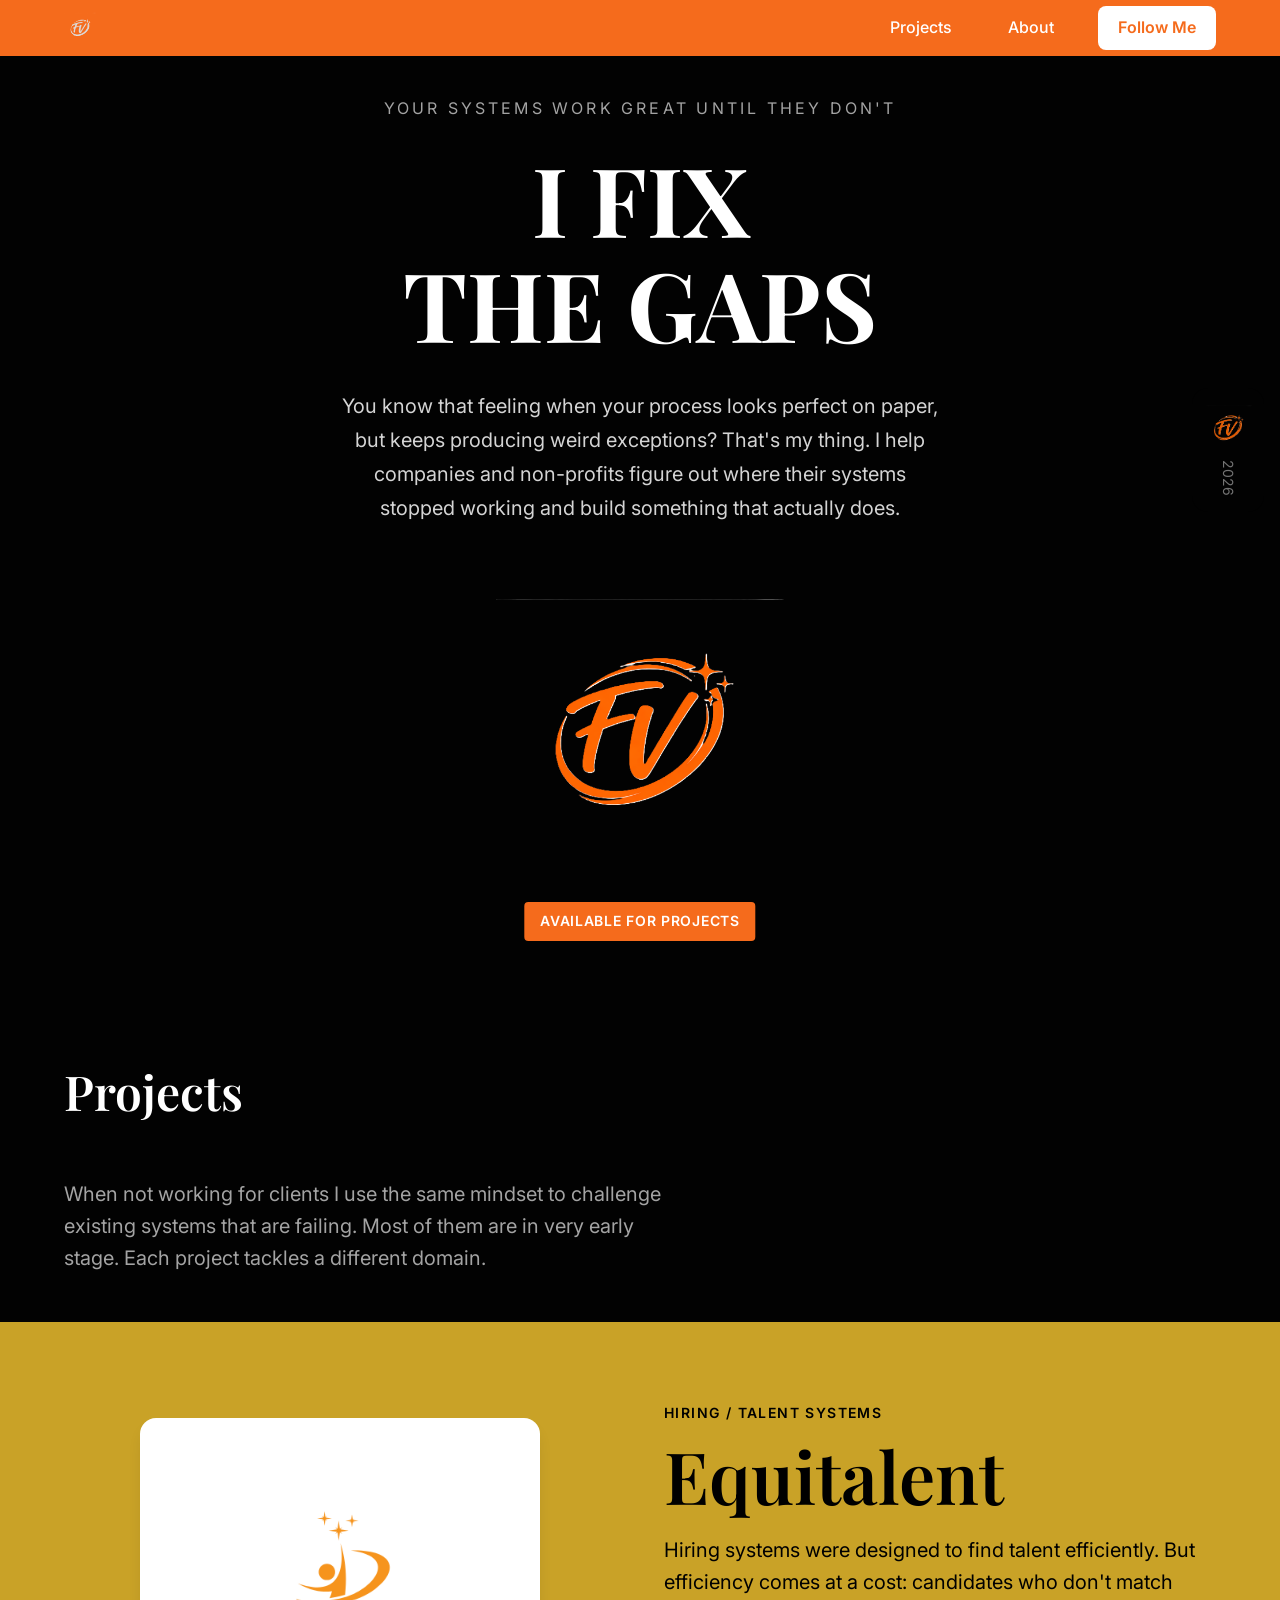
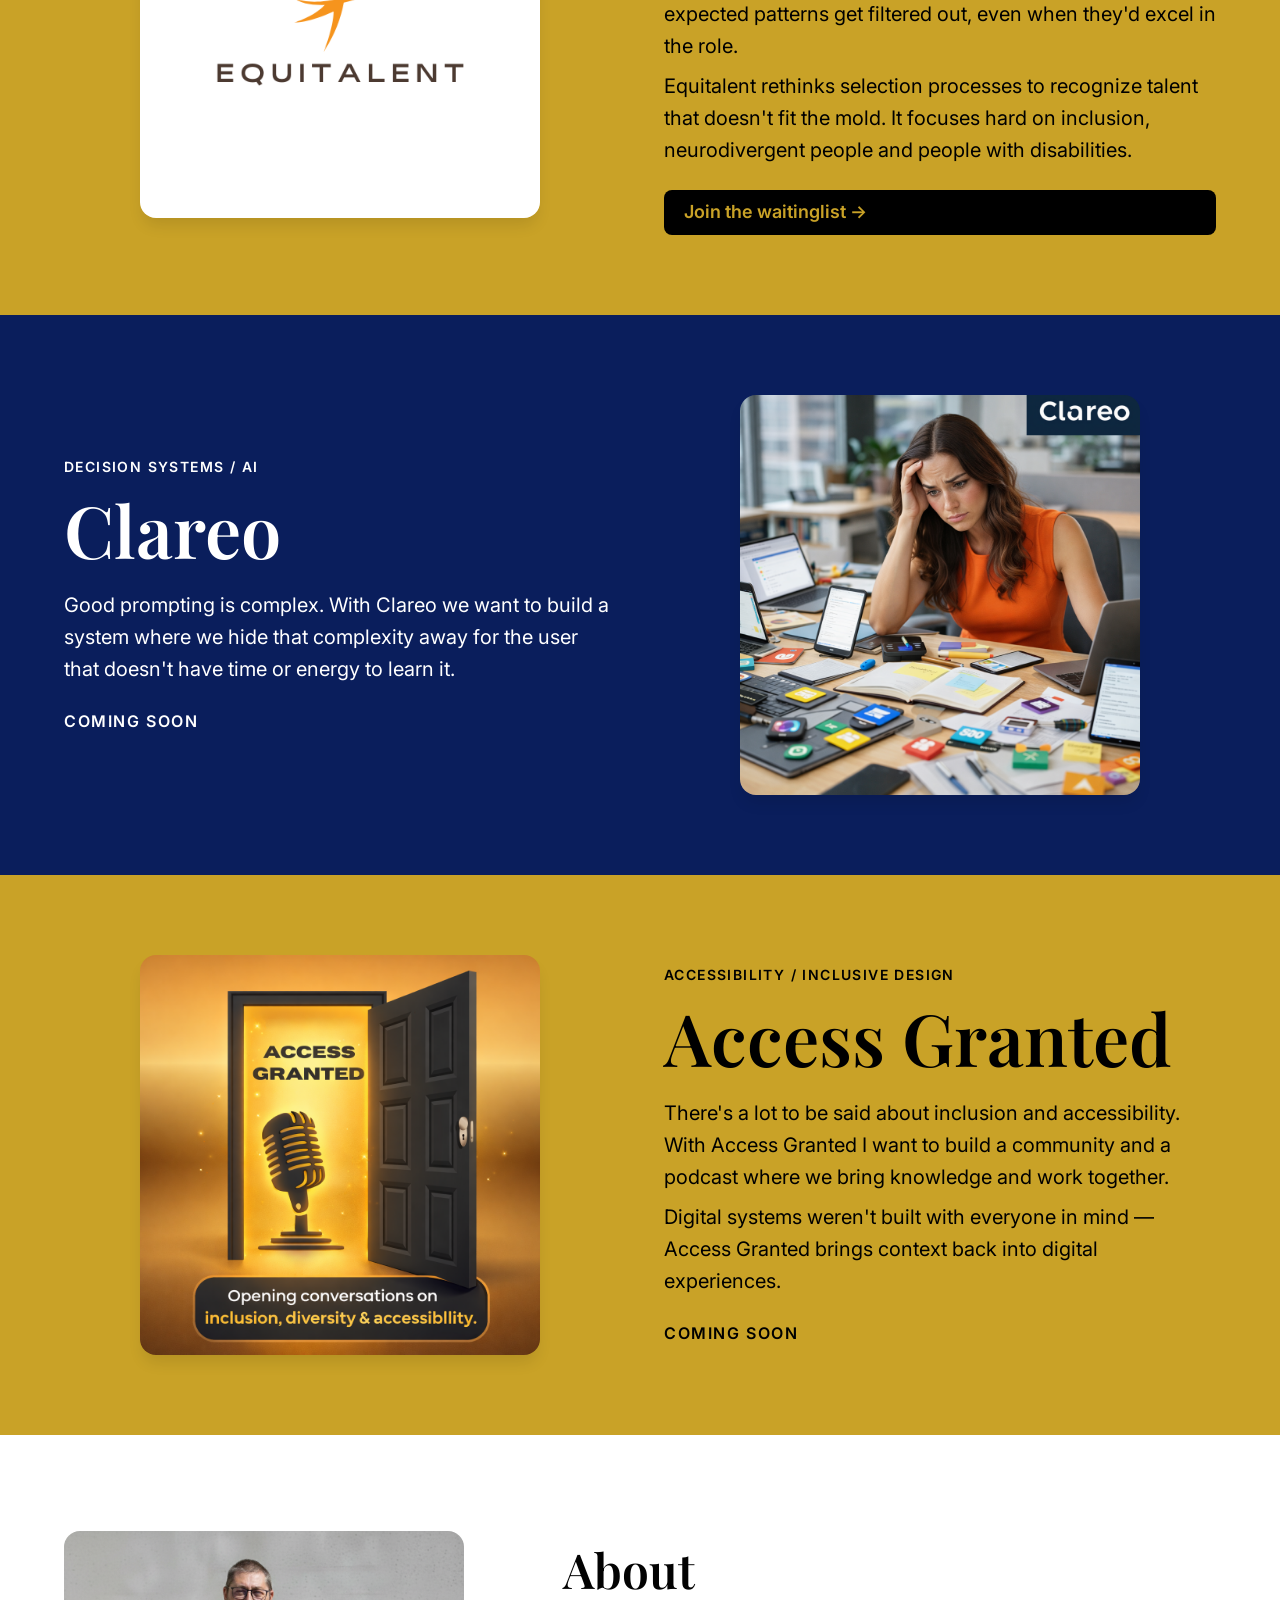
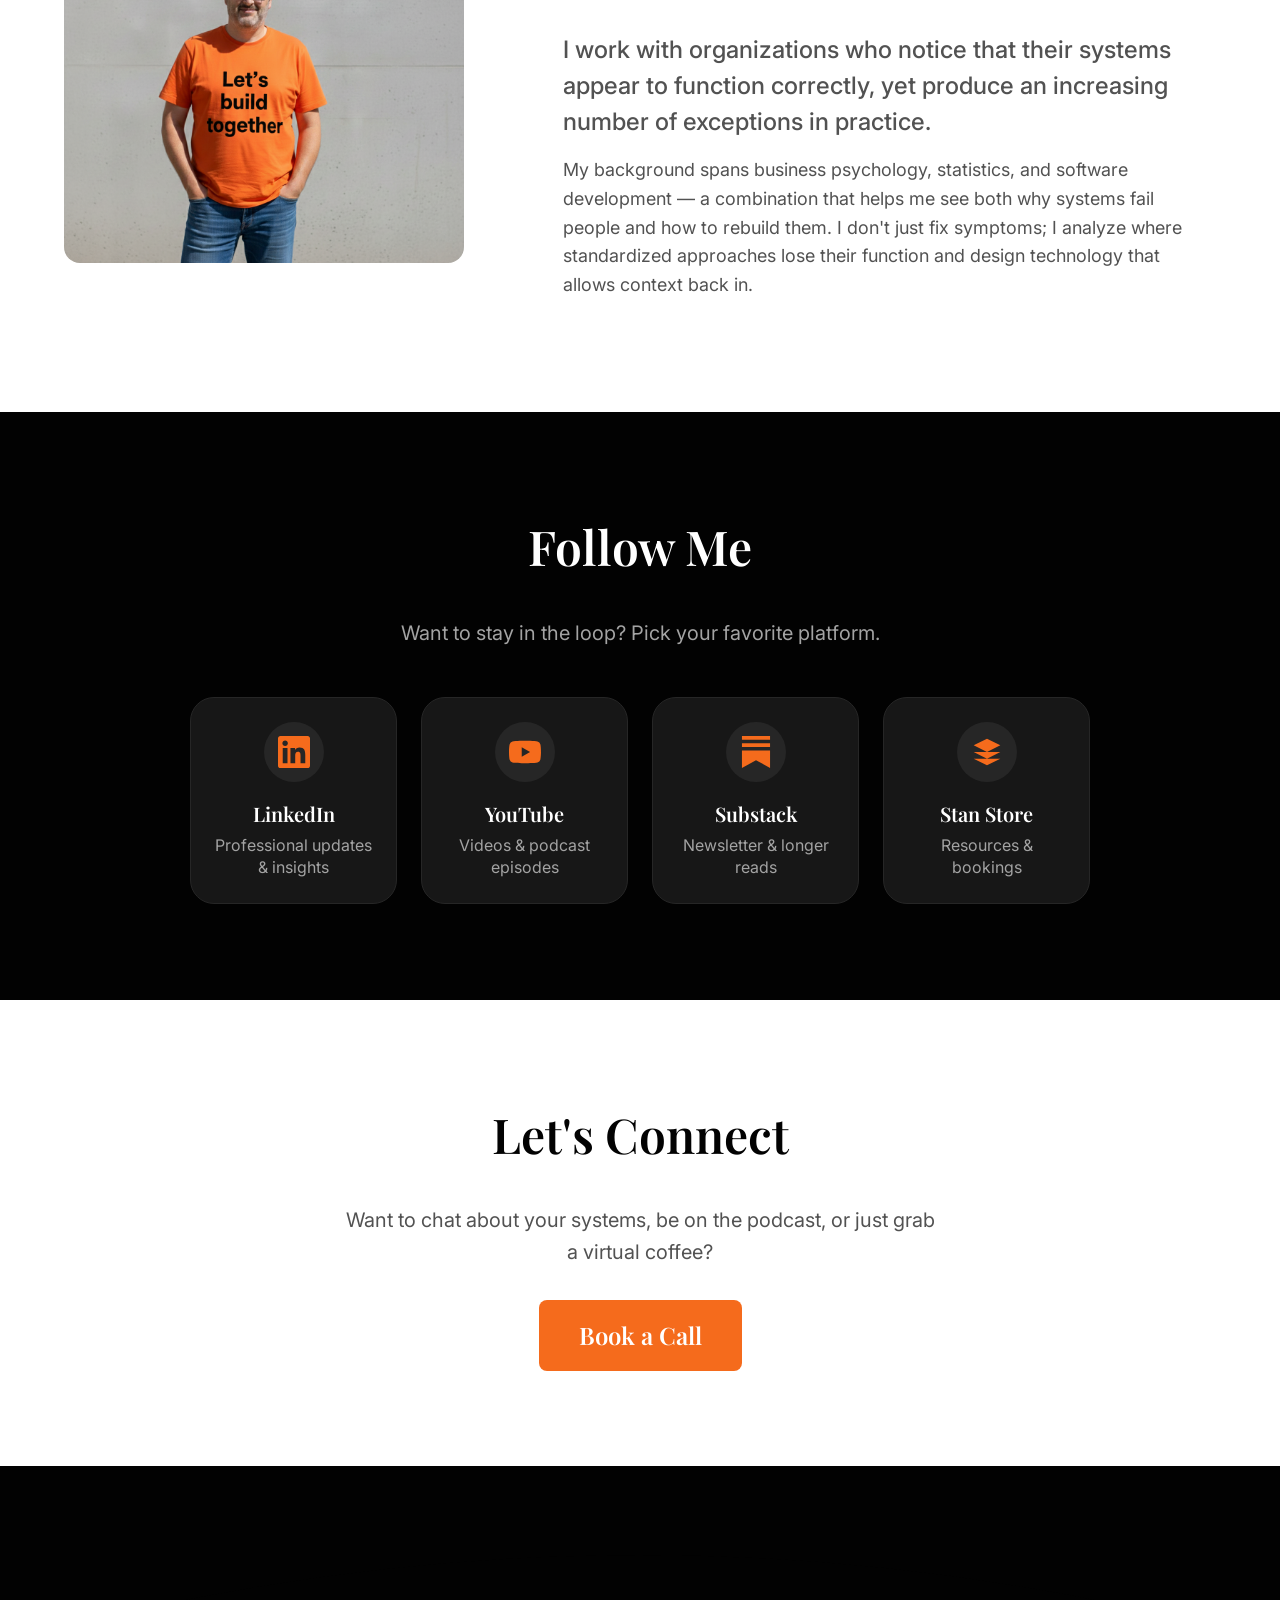
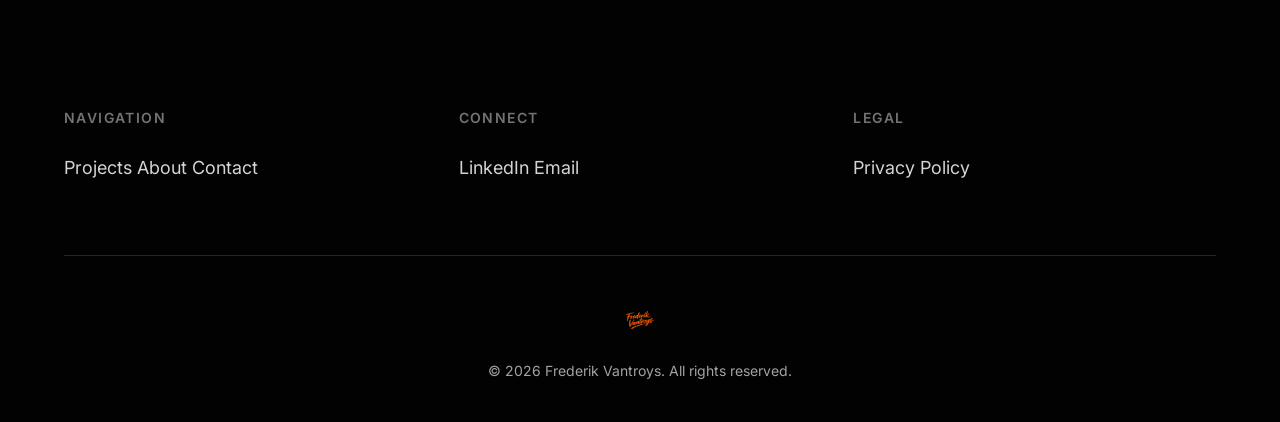
==== index.html @ c545ea33 "Initial commit: Personal website - Homepage with hero, projects, about, follow me, and contact secti" ====
<!DOCTYPE html>
<html lang="en">
<head>
    <meta charset="UTF-8">
    <meta name="viewport" content="width=device-width, initial-scale=1.0">
    <title>Frederik Vantroys — Agicon</title>
    <meta name="description" content="Frederik Vantroys helps companies and non-profits fix poorly functioning systems and workflows, so they're actually used and lead to measurably better outcomes.">
    <link rel="stylesheet" href="styles.css">
    <link rel="preconnect" href="https://fonts.googleapis.com">
    <link rel="preconnect" href="https://fonts.gstatic.com" crossorigin>
    <link href="https://fonts.googleapis.com/css2?family=Inter:wght@400;500;600;700&family=Playfair+Display:wght@400;500;600;700&display=swap" rel="stylesheet">
</head>
<body>
    <!-- Skip Link for Accessibility -->
    <a href="#main" class="skip-link">Skip to main content</a>

    <!-- Navigation -->
    <header class="header">
        <nav class="nav" aria-label="Main navigation">
            <a href="/" class="nav-logo"><img src="logo-fv-light.png" alt="Frederik Vantroys" class="nav-logo-img"></a>
            <button class="nav-toggle" aria-label="Toggle menu" aria-expanded="false">
                <span class="hamburger"></span>
            </button>
            <div class="nav-links">
                <a href="#work">Projects</a>
                <a href="#about">About</a>
                <a href="#connect" class="nav-cta">Follow Me</a>
            </div>
        </nav>
    </header>

    <!-- Mobile Menu Overlay -->
    <div class="menu-overlay" role="dialog" aria-modal="true" aria-label="Main menu" aria-hidden="true">
        <nav class="menu-content" aria-label="Mobile navigation">
            <a href="#work" class="menu-link">Projects</a>
            <a href="#about" class="menu-link">About</a>
            <a href="#connect" class="menu-link menu-cta">Follow Me</a>
        </nav>
    </div>

    <!-- Main Content -->
    <main id="main">

    <!-- Hero Section -->
    <section class="hero">
        <div class="hero-content">
            <p class="hero-tagline">YOUR SYSTEMS WORK GREAT UNTIL THEY DON'T</p>
            <h1 class="hero-title">I FIX<br>THE GAPS</h1>
            <div class="hero-intro">
                <p>You know that feeling when your process looks perfect on paper, but keeps producing weird exceptions? That's my thing. I help companies and non-profits figure out where their systems stopped working and build something that actually does.</p>
            </div>
        </div>
        <div class="hero-signature">
            <img src="logo-fv-orange.png" alt="Frederik Vantroys" class="hero-logo">
        </div>
        <div class="hero-badge">
            <span class="badge-text">Available for projects</span>
        </div>
    </section>

    <!-- Work Section -->
    <section id="work" class="section section-work">
        <div class="container">
            <h2 class="section-title">Projects</h2>
            <p class="section-intro">When not working for clients I use the same mindset to challenge existing systems that are failing. Most of them are in very early stage. Each project tackles a different domain.</p>
        </div>

        <!-- Project 1: Equitalent (image left) -->
        <article class="project-panel" style="--project-bg: #C9A227; --project-text: #000;">
            <div class="container">
                <div class="project-grid">
                    <div class="project-image-wrap">
                        <img src="equi-talent-logo.png" alt="Equitalent logo featuring an orange figure reaching for stars, symbolizing inclusive talent recognition" class="project-image">
                    </div>
                    <div class="project-content">
                        <span class="project-category">Hiring / Talent Systems</span>
                        <h3 class="project-title">Equitalent</h3>
                        <p class="project-description">Hiring systems were designed to find talent efficiently. But efficiency comes at a cost: candidates who don't match expected patterns get filtered out, even when they'd excel in the role.</p>
                        <p class="project-description">Equitalent rethinks selection processes to recognize talent that doesn't fit the mold. It focuses hard on inclusion, neurodivergent people and people with disabilities.</p>
                        <a href="https://www.equitalent.cloud" target="_blank" rel="noopener" class="project-cta">Join the waitinglist <span class="sr-only">(opens in new tab)</span> &rarr;</a>
                    </div>
                </div>
            </div>
        </article>

        <!-- Project 2: Clareo (image right) -->
        <article class="project-panel project-panel--reverse" style="--project-bg: #0A1E5C; --project-text: #fff;">
            <div class="container">
                <div class="project-grid">
                    <div class="project-image-wrap">
                        <img src="clareo_image.png" alt="Woman at desk looking overwhelmed by multiple apps and devices, representing the decision fatigue Clareo addresses" class="project-image">
                    </div>
                    <div class="project-content">
                        <span class="project-category">Decision Systems / AI</span>
                        <h3 class="project-title">Clareo</h3>
                        <p class="project-description">Good prompting is complex. With Clareo we want to build a system where we hide that complexity away for the user that doesn't have time or energy to learn it.</p>
                        <span class="project-status">Coming soon</span>
                    </div>
                </div>
            </div>
        </article>

        <!-- Project 3: Access Granted (image left) -->
        <article class="project-panel" style="--project-bg: #C9A227; --project-text: #000;">
            <div class="container">
                <div class="project-grid">
                    <div class="project-image-wrap">
                        <img src="access-granted-cover.png" alt="Access Granted podcast cover art with text about inclusion, diversity and accessibility" class="project-image">
                    </div>
                    <div class="project-content">
                        <span class="project-category">Accessibility / Inclusive Design</span>
                        <h3 class="project-title">Access Granted</h3>
                        <p class="project-description">There's a lot to be said about inclusion and accessibility. With Access Granted I want to build a community and a podcast where we bring knowledge and work together.</p>
                        <p class="project-description">Digital systems weren't built with everyone in mind — Access Granted brings context back into digital experiences.</p>
                        <span class="project-status">Coming soon</span>
                    </div>
                </div>
            </div>
        </article>
    </section>

    <!-- About Section -->
    <section id="about" class="section section-about">
        <div class="container">
            <div class="about-grid">
                <div class="about-image">
                    <img src="Frederik.png" alt="Frederik Vantroys wearing an orange shirt with text Let's build together" class="about-photo">
                </div>
                <div class="about-content">
                    <h2 class="section-title">About</h2>
                    <p class="about-lead">I work with organizations who notice that their systems appear to function correctly, yet produce an increasing number of exceptions in practice.</p>
                    <p>My background spans business psychology, statistics, and software development — a combination that helps me see both why systems fail people and how to rebuild them. I don't just fix symptoms; I analyze where standardized approaches lose their function and design technology that allows context back in.</p>
                  
        
                </div>
            </div>
        </div>
    </section>

    <!-- Follow Me Section -->
    <section id="connect" class="section section-follow">
        <div class="container">
            <h2 class="section-title">Follow Me</h2>
            <p class="follow-lead">Want to stay in the loop? Pick your favorite platform.</p>

            <div class="follow-grid">
                <a href="https://www.linkedin.com/in/frevant/" target="_blank" rel="noopener" class="follow-card">
                    <div class="follow-icon">
                        <svg aria-hidden="true" viewBox="0 0 24 24" fill="currentColor" width="32" height="32">
                            <path d="M20.447 20.452h-3.554v-5.569c0-1.328-.027-3.037-1.852-3.037-1.853 0-2.136 1.445-2.136 2.939v5.667H9.351V9h3.414v1.561h.046c.477-.9 1.637-1.85 3.37-1.85 3.601 0 4.267 2.37 4.267 5.455v6.286zM5.337 7.433c-1.144 0-2.063-.926-2.063-2.065 0-1.138.92-2.063 2.063-2.063 1.14 0 2.064.925 2.064 2.063 0 1.139-.925 2.065-2.064 2.065zm1.782 13.019H3.555V9h3.564v11.452zM22.225 0H1.771C.792 0 0 .774 0 1.729v20.542C0 23.227.792 24 1.771 24h20.451C23.2 24 24 23.227 24 22.271V1.729C24 .774 23.2 0 22.222 0h.003z"/>
                        </svg>
                    </div>
                    <h3 class="follow-card-title">LinkedIn</h3>
                    <p class="follow-card-desc">Professional updates & insights</p>
                    <span class="sr-only">(opens in new tab)</span>
                </a>

                <a href="https://www.youtube.com/@agicon" target="_blank" rel="noopener" class="follow-card">
                    <div class="follow-icon">
                        <svg aria-hidden="true" viewBox="0 0 24 24" fill="currentColor" width="32" height="32">
                            <path d="M23.498 6.186a3.016 3.016 0 0 0-2.122-2.136C19.505 3.545 12 3.545 12 3.545s-7.505 0-9.377.505A3.017 3.017 0 0 0 .502 6.186C0 8.07 0 12 0 12s0 3.93.502 5.814a3.016 3.016 0 0 0 2.122 2.136c1.871.505 9.376.505 9.376.505s7.505 0 9.377-.505a3.015 3.015 0 0 0 2.122-2.136C24 15.93 24 12 24 12s0-3.93-.502-5.814zM9.545 15.568V8.432L15.818 12l-6.273 3.568z"/>
                        </svg>
                    </div>
                    <h3 class="follow-card-title">YouTube</h3>
                    <p class="follow-card-desc">Videos & podcast episodes</p>
                    <span class="sr-only">(opens in new tab)</span>
                </a>

                <a href="https://agicon.substack.com" target="_blank" rel="noopener" class="follow-card">
                    <div class="follow-icon">
                        <svg aria-hidden="true" viewBox="0 0 24 24" fill="currentColor" width="32" height="32">
                            <path d="M22.539 8.242H1.46V5.406h21.08v2.836zM1.46 10.812V24L12 18.11 22.54 24V10.812H1.46zM22.54 0H1.46v2.836h21.08V0z"/>
                        </svg>
                    </div>
                    <h3 class="follow-card-title">Substack</h3>
                    <p class="follow-card-desc">Newsletter & longer reads</p>
                    <span class="sr-only">(opens in new tab)</span>
                </a>

                <a href="https://stan.store/Agicon" target="_blank" rel="noopener" class="follow-card">
                    <div class="follow-icon">
                        <svg aria-hidden="true" viewBox="0 0 24 24" fill="currentColor" width="32" height="32">
                            <path d="M12 2L2 7l10 5 10-5-10-5zM2 17l10 5 10-5M2 12l10 5 10-5"/>
                        </svg>
                    </div>
                    <h3 class="follow-card-title">Stan Store</h3>
                    <p class="follow-card-desc">Resources & bookings</p>
                    <span class="sr-only">(opens in new tab)</span>
                </a>
            </div>
        </div>
    </section>

    <!-- Contact Section -->
    <section id="contact" class="section section-contact">
        <div class="container">
            <div class="contact-content">
                <h2 class="section-title">Let's Connect</h2>
                <p class="contact-lead">Want to chat about your systems, be on the podcast, or just grab a virtual coffee?</p>
                <a href="https://stan.store/Agicon" target="_blank" rel="noopener" class="contact-cta">Book a Call <span class="sr-only">(opens in new tab)</span></a>
            </div>
        </div>
    </section>

    </main>

    <!-- Footer -->
    <footer class="footer">
        <div class="footer-arch">
            <svg aria-hidden="true" viewBox="0 0 1440 200" preserveAspectRatio="none">
                <path d="M0,200 Q720,0 1440,200 L1440,200 L0,200 Z" fill="#020202"/>
            </svg>
        </div>
        <div class="footer-content">
            <div class="container">
                <h2 class="sr-only">Site footer</h2>
                <div class="footer-grid">
                    <div class="footer-column">
                        <h3 class="footer-heading">Navigation</h3>
                        <a href="#work">Projects</a>
                        <a href="#about">About</a>
                        <a href="#contact">Contact</a>
                    </div>
                    <div class="footer-column">
                        <h3 class="footer-heading">Connect</h3>
                        <a href="https://www.linkedin.com/in/frevant/" target="_blank" rel="noopener">LinkedIn <span class="sr-only">(opens in new tab)</span></a>
                        <a href="mailto:frederik@agicon.be">Email</a>
                    </div>
                    <div class="footer-column">
                        <h3 class="footer-heading">Legal</h3>
                        <a href="/privacy.html">Privacy Policy</a>
                    </div>
                </div>
                <div class="footer-bottom">
                    <div class="footer-logo"><img src="logo-orange.png" alt="Frederik Vantroys" class="footer-logo-img"></div>
             
                    <p class="footer-copyright">&copy; 2026 Frederik Vantroys. All rights reserved.</p>
                </div>
            </div>
        </div>
    </footer>

    <!-- Side Badge (decorative branding element) -->
    <div class="side-badge" aria-hidden="true">
        <div class="badge-inner">
            <img src="logo-fv-orange.png" alt="" class="badge-logo-img">
            <span class="badge-year">2026</span>
        </div>
    </div>

    <script src="script.js"></script>
</body>
</html>
---- styles.css ----
/* ==========================================================================
   Custom Properties (Design Tokens)
   ========================================================================== */
:root {
    /* Colors */
    --color-primary: #F56B1C;
    --color-black: #020202;
    --color-white: #ffffff;
    --color-gray-100: #f5f5f5;
    --color-gray-200: #e5e5e5;
    --color-gray-300: #d4d4d4;
    --color-gray-400: #a3a3a3;
    --color-gray-500: #737373;
    --color-gray-600: #525252;
    --color-gray-700: #404040;
    --color-gray-800: #262626;
    --color-gray-900: #171717;

    /* Accent Colors (for projects) */
    --color-gold: #C9A227;
    --color-navy: #0A1E5C;
    --color-purple: #9974ba;
    --color-green: #1ed760;

    /* Typography */
    --font-sans: 'Inter', -apple-system, BlinkMacSystemFont, 'Segoe UI', Roboto, sans-serif;
    --font-display: 'Playfair Display', Georgia, serif;

    /* Font Sizes */
    --text-xs: clamp(0.75rem, 0.7rem + 0.25vw, 0.875rem);
    --text-sm: clamp(0.875rem, 0.8rem + 0.375vw, 1rem);
    --text-base: clamp(1rem, 0.9rem + 0.5vw, 1.125rem);
    --text-lg: clamp(1.125rem, 1rem + 0.625vw, 1.25rem);
    --text-xl: clamp(1.25rem, 1.1rem + 0.75vw, 1.5rem);
    --text-2xl: clamp(1.5rem, 1.2rem + 1.5vw, 2rem);
    --text-3xl: clamp(2rem, 1.5rem + 2.5vw, 3rem);
    --text-4xl: clamp(2.5rem, 1.75rem + 3.75vw, 4.5rem);
    --text-5xl: clamp(3rem, 2rem + 5vw, 6rem);

    /* Spacing */
    --space-1: 0.25rem;
    --space-2: 0.5rem;
    --space-3: 0.75rem;
    --space-4: 1rem;
    --space-5: 1.25rem;
    --space-6: 1.5rem;
    --space-8: 2rem;
    --space-10: 2.5rem;
    --space-12: 3rem;
    --space-16: 4rem;
    --space-20: 5rem;
    --space-24: 6rem;

    /* Layout */
    --container-max: 1440px;
    --container-padding: clamp(1.5rem, 5vw, 4rem);

    /* Transitions */
    --transition-fast: 150ms ease;
    --transition-base: 300ms ease;
    --transition-slow: 500ms ease;

    /* Shadows */
    --shadow-sm: 0 1px 2px rgba(0, 0, 0, 0.05);
    --shadow-md: 0 4px 6px -1px rgba(0, 0, 0, 0.1);
    --shadow-lg: 0 10px 15px -3px rgba(0, 0, 0, 0.1);
    --shadow-xl: 0 0 120px rgba(0, 0, 0, 0.15);

    /* Border Radius */
    --radius-sm: 0.25rem;
    --radius-md: 0.5rem;
    --radius-lg: 1rem;
    --radius-xl: 1.5rem;

    /* Z-Index Scale */
    --z-dropdown: 100;
    --z-sticky: 200;
    --z-fixed: 300;
    --z-overlay: 400;
    --z-modal: 500;
}

/* ==========================================================================
   Reset & Base
   ========================================================================== */
*, *::before, *::after {
    box-sizing: border-box;
    margin: 0;
    padding: 0;
}

html {
    -webkit-font-smoothing: antialiased;
    -moz-osx-font-smoothing: grayscale;
}

/* Smooth scroll only if user hasn't requested reduced motion */
@media (prefers-reduced-motion: no-preference) {
    html {
        scroll-behavior: smooth;
    }
}

/* Scroll margin for fixed header */
section[id] {
    scroll-margin-top: 5rem;
}

body {
    font-family: var(--font-sans);
    font-size: var(--text-base);
    line-height: 1.6;
    color: var(--color-black);
    background-color: var(--color-white);
    overflow-x: hidden;
}

body.menu-open {
    overflow: hidden;
}

img, video {
    max-width: 100%;
    height: auto;
    display: block;
}

a {
    color: inherit;
    text-decoration: none;
}

button {
    font: inherit;
    cursor: pointer;
    background: none;
    border: none;
}

/* Focus styles for accessibility */
a:focus-visible,
button:focus-visible {
    outline: 3px solid var(--color-primary);
    outline-offset: 2px;
}

/* Focus styles for light backgrounds */
.header a:focus-visible,
.header button:focus-visible,
.menu-overlay a:focus-visible,
.section-follow a:focus-visible,
.footer a:focus-visible {
    outline-color: var(--color-white);
}

/* Focus styles for dark text on light backgrounds */
.section-about a:focus-visible,
.section-contact a:focus-visible {
    outline-color: var(--color-primary);
}

/* Focus on project panels - adapt to panel colors */
.project-panel a:focus-visible,
.project-panel button:focus-visible {
    outline-color: var(--project-text);
}

/* Underlines for inline links (accessibility - not just color) */
p a,
.about-content a,
.project-description a {
    text-decoration: underline;
    text-underline-offset: 3px;
    text-decoration-thickness: 1px;
}

p a:hover,
.about-content a:hover,
.project-description a:hover {
    text-decoration-thickness: 2px;
}

ul, ol {
    list-style: none;
}

/* ==========================================================================
   Layout
   ========================================================================== */
.container {
    width: 100%;
    max-width: var(--container-max);
    margin: 0 auto;
    padding: 0 var(--container-padding);
}

.section {
    padding: var(--space-20) 0;
}

@media (min-width: 768px) {
    .section {
        padding: var(--space-24) 0;
    }
}

/* ==========================================================================
   Header & Navigation
   ========================================================================== */
.header {
    position: fixed;
    top: 0;
    left: 0;
    right: 0;
    z-index: var(--z-fixed);
    background: var(--color-primary);
    transition: transform var(--transition-base), background var(--transition-base);
}

.header.hidden {
    transform: translateY(-100%);
}

.nav {
    display: flex;
    align-items: center;
    justify-content: space-between;
    height: 3.5rem;
    padding: 0 var(--container-padding);
    max-width: var(--container-max);
    margin: 0 auto;
}

.nav-logo {
    font-family: var(--font-display);
    font-size: var(--text-lg);
    font-weight: 700;
    color: var(--color-white);
    letter-spacing: 0.05em;
    transition: opacity var(--transition-fast);
}

.nav-logo:hover {
    opacity: 0.8;
}

.nav-logo-img {
    height: 2rem;
    width: auto;
}

.nav-toggle {
    display: flex;
    align-items: center;
    justify-content: center;
    width: 2.5rem;
    height: 2.5rem;
    z-index: var(--z-modal);
}

.hamburger {
    position: relative;
    width: 1.5rem;
    height: 2px;
    background: var(--color-white);
    transition: background var(--transition-fast);
}

.hamburger::before,
.hamburger::after {
    content: '';
    position: absolute;
    left: 0;
    width: 100%;
    height: 2px;
    background: var(--color-white);
    transition: transform var(--transition-base);
}

.hamburger::before {
    top: -6px;
}

.hamburger::after {
    top: 6px;
}

/* Hamburger animation */
.nav-toggle[aria-expanded="true"] .hamburger {
    background: transparent;
}

.nav-toggle[aria-expanded="true"] .hamburger::before {
    transform: translateY(6px) rotate(45deg);
}

.nav-toggle[aria-expanded="true"] .hamburger::after {
    transform: translateY(-6px) rotate(-45deg);
}

.nav-links {
    display: none;
}

@media (min-width: 768px) {
    .nav-toggle {
        display: none;
    }

    .nav-links {
        display: flex;
        gap: var(--space-8);
    }

    .nav-links a {
        color: var(--color-white);
        font-size: var(--text-sm);
        font-weight: 500;
        position: relative;
        padding: var(--space-2) var(--space-3);
        min-height: 44px;
        display: inline-flex;
        align-items: center;
    }

    .nav-links a::after {
        content: '';
        position: absolute;
        bottom: 0;
        left: 0;
        width: 100%;
        height: 2px;
        background: var(--color-white);
        transform: scaleX(0);
        transform-origin: right;
        transition: transform var(--transition-base);
    }

    .nav-links a:hover::after {
        transform: scaleX(1);
        transform-origin: left;
    }
}

/* ==========================================================================
   Menu Overlay (Mobile)
   ========================================================================== */
.menu-overlay {
    position: fixed;
    inset: 0;
    z-index: var(--z-overlay);
    background: var(--color-black);
    display: flex;
    align-items: center;
    justify-content: center;
    opacity: 0;
    visibility: hidden;
    transition: opacity var(--transition-slow), visibility var(--transition-slow);
}

.menu-overlay.active {
    opacity: 1;
    visibility: visible;
}

.menu-content {
    display: flex;
    flex-direction: column;
    align-items: center;
    gap: var(--space-8);
}

.menu-link {
    font-family: var(--font-display);
    font-size: var(--text-4xl);
    font-weight: 600;
    color: var(--color-white);
    opacity: 0;
    transform: translateY(20px);
    transition: opacity var(--transition-base), transform var(--transition-base), color var(--transition-fast);
}

.menu-overlay.active .menu-link {
    opacity: 1;
    transform: translateY(0);
}

.menu-link:nth-child(1) { transition-delay: 0.1s; }
.menu-link:nth-child(2) { transition-delay: 0.15s; }
.menu-link:nth-child(3) { transition-delay: 0.2s; }
.menu-link:nth-child(4) { transition-delay: 0.25s; }

.menu-link:hover {
    color: var(--color-primary);
}

/* ==========================================================================
   Hero Section
   ========================================================================== */
.hero {
    min-height: auto;
    display: flex;
    flex-direction: column;
    justify-content: center;
    align-items: center;
    text-align: center;
    padding: var(--space-24) var(--container-padding) 28rem;
    background: var(--color-black);
    color: var(--color-white);
    position: relative;
}

.hero-content {
    max-width: 900px;
}

.hero-tagline {
    font-size: var(--text-sm);
    letter-spacing: 0.2em;
    text-transform: uppercase;
    color: var(--color-gray-400);
    margin-bottom: var(--space-6);
}

.hero-title {
    font-family: var(--font-display);
    font-size: var(--text-5xl);
    font-weight: 700;
    line-height: 1.1;
    margin-bottom: var(--space-8);
}

.hero-intro {
    max-width: 600px;
    margin: 0 auto;
}

.hero-intro p {
    font-size: var(--text-lg);
    color: var(--color-gray-300);
    line-height: 1.7;
}

.hero-signature {
    position: absolute;
    bottom: calc(var(--space-8) + 4rem);
    left: 50%;
    transform: translateX(-50%);
}

.hero-logo {
    height: clamp(12rem, 24vw, 18rem);
    width: auto;
}

.hero-badge {
    position: absolute;
    bottom: var(--space-8);
    left: 50%;
    transform: translateX(-50%);
}

.badge-text {
    display: inline-block;
    padding: var(--space-2) var(--space-4);
    background: var(--color-primary);
    color: var(--color-white);
    font-size: var(--text-xs);
    font-weight: 600;
    letter-spacing: 0.05em;
    text-transform: uppercase;
    border-radius: var(--radius-sm);
}

/* ==========================================================================
   Work Section
   ========================================================================== */
.section-work {
    padding: 0;
    background: var(--color-black);
}

.section-work .section-title {
    color: var(--color-white);
    padding-top: var(--space-20);
    margin-bottom: var(--space-12);
}

.section-title {
    font-family: var(--font-display);
    font-size: var(--text-3xl);
    font-weight: 600;
    margin-bottom: var(--space-8);
}

.section-intro {
    font-size: var(--text-lg);
    color: var(--color-gray-400);
    max-width: 600px;
    line-height: 1.6;
    margin-bottom: var(--space-12);
}

/* ==========================================================================
   Project Panels
   ========================================================================== */
.project-panel {
    background: var(--project-bg, var(--color-gray-900));
    color: var(--project-text, var(--color-white));
    padding: var(--space-20) 0;
    position: relative;
    overflow: hidden;
}

.project-header {
    margin-bottom: var(--space-10);
}

.project-category {
    display: inline-block;
    font-size: var(--text-xs);
    font-weight: 600;
    letter-spacing: 0.1em;
    text-transform: uppercase;
    margin-bottom: var(--space-4);
    /* Removed opacity for accessibility - contrast must meet 4.5:1 */
}

.project-title {
    font-family: var(--font-display);
    font-size: var(--text-4xl);
    font-weight: 600;
    line-height: 1.2;
    margin-bottom: var(--space-4);
}

.project-description {
    font-size: var(--text-lg);
    max-width: 600px;
    line-height: 1.6;
    /* Removed opacity for accessibility - contrast must meet 4.5:1 */
}

/* Project Grid Layout */
.project-grid {
    display: grid;
    gap: var(--space-8);
    align-items: center;
}

@media (min-width: 768px) {
    .project-grid {
        grid-template-columns: 1fr 1fr;
        gap: var(--space-12);
    }

    .project-panel--reverse .project-grid {
        direction: rtl;
    }

    .project-panel--reverse .project-grid > * {
        direction: ltr;
    }
}

.project-image-wrap {
    display: flex;
    justify-content: center;
}

.project-content {
    display: flex;
    flex-direction: column;
}

.project-content .project-category {
    margin-bottom: var(--space-2);
}

.project-content .project-title {
    margin-bottom: var(--space-4);
}

.project-content .project-description {
    margin-bottom: var(--space-2);
}

.project-cta {
    display: inline-block;
    margin-top: var(--space-4);
    font-weight: 600;
    font-size: var(--text-base);
    padding: var(--space-2) var(--space-5);
    background: var(--project-text);
    color: var(--project-bg);
    border-radius: var(--radius-md);
    transition: transform var(--transition-fast), box-shadow var(--transition-fast);
}

.project-cta:hover {
    transform: translateY(-2px);
    box-shadow: 0 4px 15px rgba(0, 0, 0, 0.2);
}

.project-status {
    display: inline-block;
    margin-top: var(--space-4);
    font-size: var(--text-sm);
    font-weight: 600;
    text-transform: uppercase;
    letter-spacing: 0.1em;
    /* Removed opacity for accessibility - contrast must meet 4.5:1 */
}

/* ==========================================================================
   Gallery / Carousel
   ========================================================================== */
.project-gallery {
    position: relative;
    margin-bottom: var(--space-8);
}

.gallery-track {
    display: flex;
    gap: var(--space-4);
    overflow-x: auto;
    scroll-snap-type: x mandatory;
    scrollbar-width: none;
    -ms-overflow-style: none;
    padding-bottom: var(--space-4);
}

.gallery-track::-webkit-scrollbar {
    display: none;
}

.gallery-slide {
    flex: 0 0 80%;
    scroll-snap-align: start;
}

@media (min-width: 768px) {
    .gallery-slide {
        flex: 0 0 60%;
    }
}

@media (min-width: 1024px) {
    .gallery-slide {
        flex: 0 0 45%;
    }
}

.gallery-nav {
    display: flex;
    gap: var(--space-2);
    margin-top: var(--space-4);
}

.gallery-prev,
.gallery-next {
    width: 3rem;
    height: 3rem;
    display: flex;
    align-items: center;
    justify-content: center;
    border: 2px solid currentColor;
    border-radius: 50%;
    font-size: var(--text-lg);
    opacity: 0.7;
    transition: opacity var(--transition-fast), background var(--transition-fast);
}

.gallery-prev:hover,
.gallery-next:hover {
    opacity: 1;
    background: rgba(255, 255, 255, 0.1);
}

.project-link {
    display: inline-flex;
    align-items: center;
    gap: var(--space-2);
    font-weight: 600;
    font-size: var(--text-base);
    position: relative;
    padding-bottom: var(--space-1);
}

.project-image {
    width: 100%;
    max-width: 400px;
    height: auto;
    border-radius: var(--radius-lg);
    box-shadow: var(--shadow-lg);
}

.project-link::after {
    content: '';
    position: absolute;
    bottom: 0;
    left: 0;
    width: 100%;
    height: 2px;
    background: currentColor;
    transform: scaleX(0);
    transform-origin: right;
    transition: transform var(--transition-base);
}

.project-link:hover::after {
    transform: scaleX(1);
    transform-origin: left;
}

/* ==========================================================================
   Placeholder Images
   ========================================================================== */
.placeholder-image {
    aspect-ratio: var(--aspect, 16/9);
    background: var(--bg, var(--color-gray-800));
    border-radius: var(--radius-md);
    display: flex;
    align-items: center;
    justify-content: center;
    color: rgba(255, 255, 255, 0.5);
    font-size: var(--text-sm);
    font-weight: 500;
    letter-spacing: 0.05em;
    text-transform: uppercase;
}

/* ==========================================================================
   About Section
   ========================================================================== */
.section-about {
    background: var(--color-white);
}

.about-grid {
    display: grid;
    gap: var(--space-12);
}

@media (min-width: 768px) {
    .about-grid {
        grid-template-columns: 1fr 1.5fr;
        gap: var(--space-16);
        align-items: start;
    }
}

.about-image {
    max-width: 400px;
}

.about-photo {
    width: 100%;
    height: auto;
    border-radius: var(--radius-lg);
}

.about-content .section-title {
    margin-bottom: var(--space-6);
}

.about-lead {
    font-size: var(--text-xl);
    font-weight: 500;
    line-height: 1.5;
    margin-bottom: var(--space-6);
}

.about-content p {
    margin-bottom: var(--space-4);
    color: var(--color-gray-600);
}

.about-stats {
    display: flex;
    gap: var(--space-10);
    margin-top: var(--space-10);
    padding-top: var(--space-8);
    border-top: 1px solid var(--color-gray-200);
}

.stat {
    display: flex;
    flex-direction: column;
}

.stat-number {
    font-family: var(--font-display);
    font-size: var(--text-3xl);
    font-weight: 700;
    color: var(--color-primary);
}

.stat-label {
    font-size: var(--text-sm);
    color: var(--color-gray-500);
}

/* ==========================================================================
   Essays Section
   ========================================================================== */
.section-essays {
    background: var(--color-gray-100);
}

.essays-grid {
    display: grid;
    gap: var(--space-8);
    margin-bottom: var(--space-10);
}

@media (min-width: 768px) {
    .essays-grid {
        grid-template-columns: repeat(2, 1fr);
    }
}

@media (min-width: 1024px) {
    .essays-grid {
        grid-template-columns: repeat(3, 1fr);
    }
}

.essay-card {
    background: var(--color-white);
    border-radius: var(--radius-lg);
    overflow: hidden;
    transition: transform var(--transition-base), box-shadow var(--transition-base);
}

.essay-card:hover {
    transform: translateY(-4px);
    box-shadow: var(--shadow-lg);
}

.essay-card a {
    display: block;
}

.essay-image {
    overflow: hidden;
}

.essay-image .placeholder-image {
    border-radius: 0;
    transition: transform var(--transition-slow);
}

.essay-card:hover .essay-image .placeholder-image {
    transform: scale(1.05);
}

.essay-content {
    padding: var(--space-6);
}

.essay-category {
    display: inline-block;
    font-size: var(--text-xs);
    font-weight: 600;
    letter-spacing: 0.1em;
    text-transform: uppercase;
    color: var(--color-primary);
    margin-bottom: var(--space-2);
}

.essay-title {
    font-family: var(--font-display);
    font-size: var(--text-xl);
    font-weight: 600;
    line-height: 1.3;
    margin-bottom: var(--space-2);
    transition: color var(--transition-fast);
}

.essay-card:hover .essay-title {
    color: var(--color-primary);
}

.essay-excerpt {
    font-size: var(--text-sm);
    color: var(--color-gray-500);
    line-height: 1.6;
}

.view-all-link {
    display: inline-flex;
    align-items: center;
    gap: var(--space-2);
    font-weight: 600;
    color: var(--color-primary);
    transition: gap var(--transition-fast);
}

.view-all-link:hover {
    gap: var(--space-3);
}

/* ==========================================================================
   Contact Section
   ========================================================================== */
.section-contact {
    background: var(--color-white);
    text-align: center;
    padding: var(--space-24) var(--container-padding);
}

.contact-content {
    max-width: 600px;
    margin: 0 auto;
}

.contact-lead {
    font-size: var(--text-lg);
    color: var(--color-gray-600);
    margin-bottom: var(--space-8);
}

.contact-email {
    display: inline-block;
    font-family: var(--font-display);
    font-size: var(--text-2xl);
    font-weight: 600;
    color: var(--color-primary);
    position: relative;
    padding-bottom: var(--space-1);
}

.contact-email::after {
    content: '';
    position: absolute;
    bottom: 0;
    left: 0;
    width: 100%;
    height: 3px;
    background: var(--color-primary);
    transform: scaleX(0);
    transform-origin: right;
    transition: transform var(--transition-base);
}

.contact-email:hover::after {
    transform: scaleX(1);
    transform-origin: left;
}

.contact-cta {
    display: inline-block;
    font-family: var(--font-display);
    font-size: var(--text-xl);
    font-weight: 600;
    color: var(--color-white);
    background: var(--color-primary);
    padding: var(--space-4) var(--space-10);
    border-radius: var(--radius-md);
    transition: transform var(--transition-fast), box-shadow var(--transition-fast);
}

.contact-cta:hover {
    transform: translateY(-2px);
    box-shadow: 0 8px 30px rgba(245, 107, 28, 0.4);
}

/* ==========================================================================
   Footer
   ========================================================================== */
.footer {
    background: var(--color-black);
    color: var(--color-white);
    position: relative;
}

.footer-arch {
    position: relative;
    margin-top: -1px;
}

.footer-arch svg {
    display: block;
    width: 100%;
    height: auto;
}

.footer-content {
    padding: var(--space-16) 0 var(--space-10);
}

.footer-grid {
    display: grid;
    grid-template-columns: repeat(3, 1fr);
    gap: var(--space-8);
    margin-bottom: var(--space-16);
}

@media (max-width: 640px) {
    .footer-grid {
        grid-template-columns: 1fr;
        gap: var(--space-10);
    }
}

.footer-heading {
    font-size: var(--text-xs);
    font-weight: 600;
    letter-spacing: 0.1em;
    text-transform: uppercase;
    color: var(--color-gray-500);
    margin-bottom: var(--space-4);
}

.footer-column a {
    display: inline-flex;
    align-items: center;
    font-size: var(--text-base);
    color: var(--color-gray-300);
    padding: var(--space-2) 0;
    min-height: 44px;
    transition: color var(--transition-fast);
}

.footer-column a:hover {
    color: var(--color-white);
}

.footer-bottom {
    text-align: center;
    padding-top: var(--space-10);
    border-top: 1px solid var(--color-gray-800);
}

.footer-logo {
    margin-bottom: var(--space-4);
}

.footer-logo-img {
    height: 3rem;
    width: auto;
    margin: 0 auto;
}

.footer-location {
    font-size: var(--text-sm);
    color: var(--color-gray-500);
    margin-bottom: var(--space-2);
}

.footer-copyright {
    font-size: var(--text-xs);
    color: var(--color-gray-400); /* Changed from gray-600 for accessibility */
}

/* ==========================================================================
   Side Badge
   ========================================================================== */
.side-badge {
    position: fixed;
    right: var(--space-4);
    top: 50%;
    transform: translateY(-50%);
    z-index: var(--z-sticky);
    display: none;
}

@media (min-width: 1200px) {
    .side-badge {
        display: block;
    }
}

.badge-inner {
    display: flex;
    flex-direction: column;
    align-items: center;
    gap: var(--space-2);
    padding: var(--space-4) var(--space-3);
    background: var(--color-black);
    border-radius: var(--radius-lg);
    color: var(--color-white);
}

.badge-logo {
    font-family: var(--font-display);
    font-size: var(--text-lg);
    font-weight: 700;
}

.badge-logo-img {
    width: 48px;
    height: auto;
    opacity: 0.9;
}

.badge-year {
    font-size: var(--text-xs);
    color: var(--color-gray-500);
    writing-mode: vertical-rl;
    text-orientation: mixed;
}

/* ==========================================================================
   Navigation CTA
   ========================================================================== */
@media (min-width: 768px) {
    .nav-cta {
        background: var(--color-white) !important;
        color: var(--color-primary) !important;
        padding: var(--space-2) var(--space-5) !important;
        border-radius: var(--radius-md);
        font-weight: 600 !important;
        transition: background var(--transition-fast), transform var(--transition-fast) !important;
    }

    .nav-cta::after {
        display: none !important;
    }

    .nav-cta:hover {
        background: var(--color-gray-100) !important;
        transform: translateY(-2px);
    }
}

.menu-cta {
    color: var(--color-primary) !important;
}

/* ==========================================================================
   Follow Me Section
   ========================================================================== */
.section-follow {
    background: var(--color-black);
    color: var(--color-white);
}

.section-follow .section-title {
    color: var(--color-white);
    text-align: center;
}

.follow-lead {
    text-align: center;
    font-size: var(--text-lg);
    color: var(--color-gray-400);
    max-width: 500px;
    margin: 0 auto var(--space-12);
}

.follow-grid {
    display: grid;
    gap: var(--space-6);
    max-width: 900px;
    margin: 0 auto;
    grid-template-columns: repeat(2, 1fr);
}

@media (min-width: 768px) {
    .follow-grid {
        grid-template-columns: repeat(4, 1fr);
    }
}

.follow-card {
    background: var(--color-gray-900);
    border-radius: var(--radius-xl);
    padding: var(--space-6);
    text-align: center;
    transition: transform var(--transition-base), box-shadow var(--transition-base), border-color var(--transition-base);
    border: 1px solid var(--color-gray-800);
    display: flex;
    flex-direction: column;
    align-items: center;
}

.follow-card:hover {
    transform: translateY(-4px);
    box-shadow: 0 20px 40px rgba(0, 0, 0, 0.3);
    border-color: var(--color-primary);
}

.follow-icon {
    width: 60px;
    height: 60px;
    display: flex;
    align-items: center;
    justify-content: center;
    background: var(--color-gray-800);
    border-radius: 50%;
    margin-bottom: var(--space-4);
    color: var(--color-primary);
    transition: background var(--transition-base), color var(--transition-base);
}

.follow-card:hover .follow-icon {
    background: var(--color-primary);
    color: var(--color-white);
}

.follow-card-title {
    font-family: var(--font-display);
    font-size: var(--text-lg);
    font-weight: 600;
    margin-bottom: var(--space-1);
    color: var(--color-white);
}

.follow-card-desc {
    font-size: var(--text-sm);
    color: var(--color-gray-400); /* Changed from gray-500 for accessibility */
    line-height: 1.4;
}

/* ==========================================================================
   Scroll Animations
   ========================================================================== */
.fade-in {
    opacity: 0;
    transform: translateY(30px);
    transition: opacity 0.8s ease, transform 0.8s ease;
}

.fade-in.visible {
    opacity: 1;
    transform: translateY(0);
}

/* ==========================================================================
   Utility Classes
   ========================================================================== */
.sr-only {
    position: absolute;
    width: 1px;
    height: 1px;
    padding: 0;
    margin: -1px;
    overflow: hidden;
    clip: rect(0, 0, 0, 0);
    white-space: nowrap;
    border: 0;
}

/* Skip Link - Hidden until focused */
.skip-link {
    position: absolute;
    top: -100px;
    left: var(--space-4);
    padding: var(--space-3) var(--space-6);
    background: var(--color-primary);
    color: var(--color-white);
    font-weight: 600;
    font-size: var(--text-base);
    border-radius: var(--radius-md);
    z-index: 9999;
    transition: top var(--transition-fast);
}

.skip-link:focus {
    top: var(--space-4);
    outline: 3px solid var(--color-white);
    outline-offset: 2px;
}

/* ==========================================================================
   Privacy Policy Page
   ========================================================================== */
.section-privacy {
    background: var(--color-white);
    padding-top: calc(var(--space-24) + 3.5rem); /* Account for fixed header */
}

.privacy-content {
    max-width: 700px;
    margin: 0 auto;
}

.privacy-content h1 {
    margin-bottom: var(--space-2);
}

.privacy-updated {
    font-size: var(--text-sm);
    color: var(--color-gray-500);
    margin-bottom: var(--space-8);
}

.privacy-intro {
    font-size: var(--text-xl);
    font-weight: 500;
    line-height: 1.5;
    margin-bottom: var(--space-10);
    padding-bottom: var(--space-8);
    border-bottom: 1px solid var(--color-gray-200);
}

.privacy-content h2 {
    font-family: var(--font-display);
    font-size: var(--text-xl);
    font-weight: 600;
    margin-top: var(--space-10);
    margin-bottom: var(--space-4);
}

.privacy-content p {
    color: var(--color-gray-600);
    margin-bottom: var(--space-4);
    line-height: 1.7;
}

.privacy-list {
    margin-bottom: var(--space-4);
    padding-left: var(--space-6);
}

.privacy-list li {
    color: var(--color-gray-600);
    margin-bottom: var(--space-2);
    line-height: 1.6;
    position: relative;
    list-style: disc;
}

.privacy-back {
    margin-top: var(--space-12);
    padding-top: var(--space-8);
    border-top: 1px solid var(--color-gray-200);
}

.back-link {
    display: inline-flex;
    align-items: center;
    gap: var(--space-2);
    font-weight: 600;
    color: var(--color-primary);
}

.back-link:hover {
    text-decoration: underline;
}

/* ==========================================================================
   Reduced Motion Support
   ========================================================================== */
@media (prefers-reduced-motion: reduce) {
    *,
    *::before,
    *::after {
        animation-duration: 0.01ms !important;
        animation-iteration-count: 1 !important;
        transition-duration: 0.01ms !important;
        scroll-behavior: auto !important;
    }

    .fade-in {
        opacity: 1;
        transform: none;
    }
}
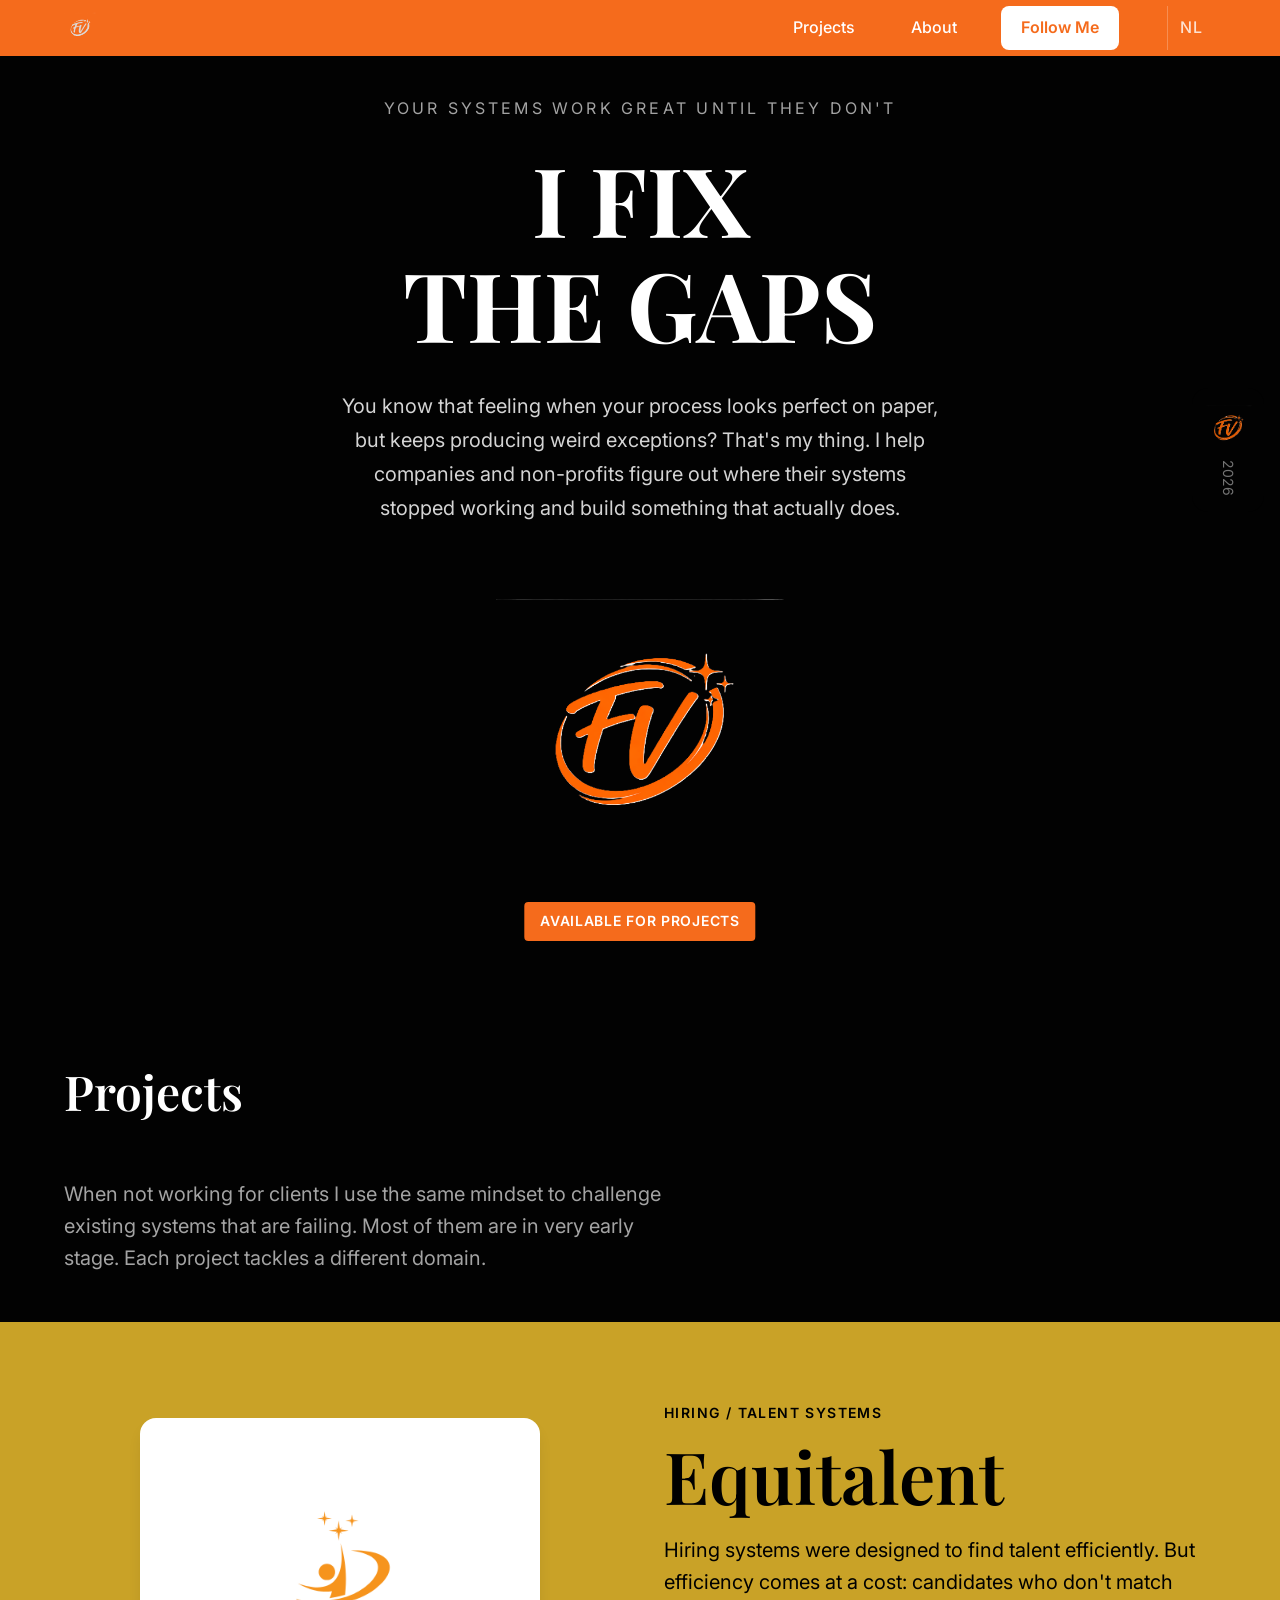
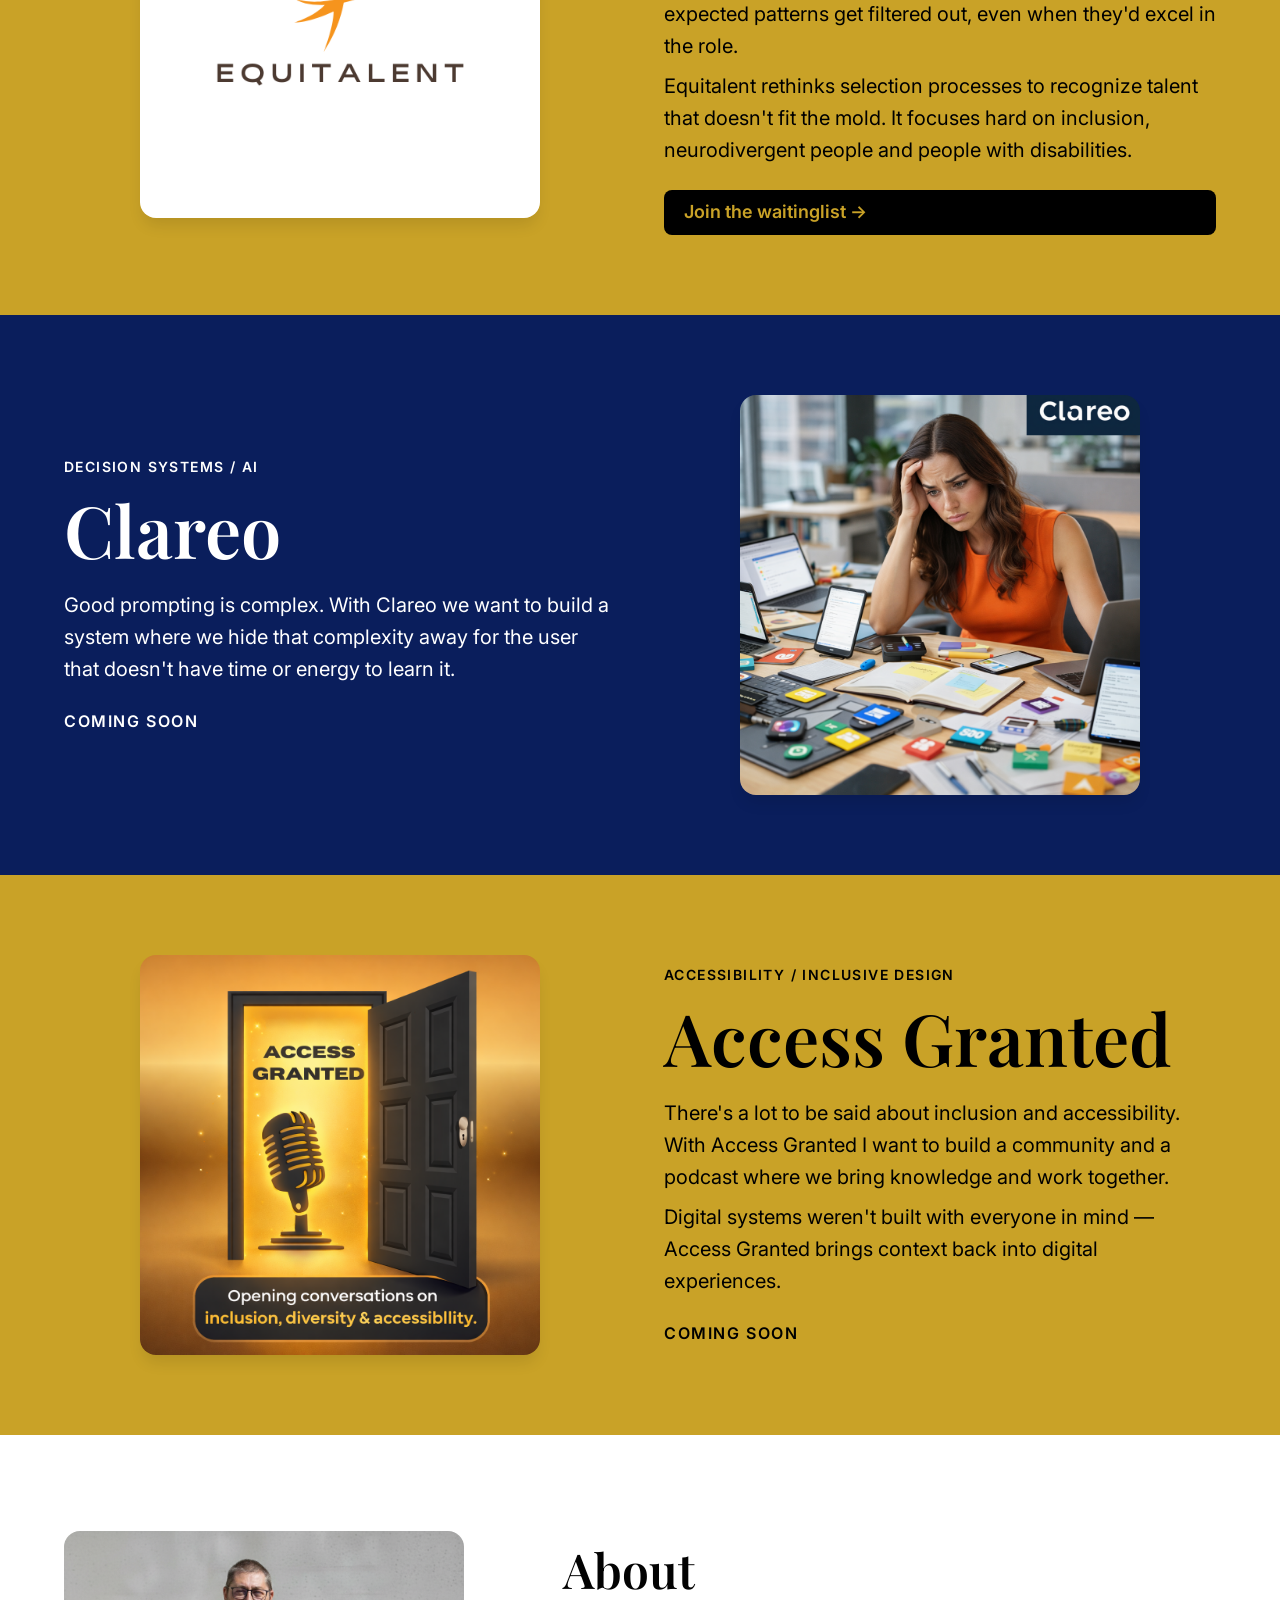
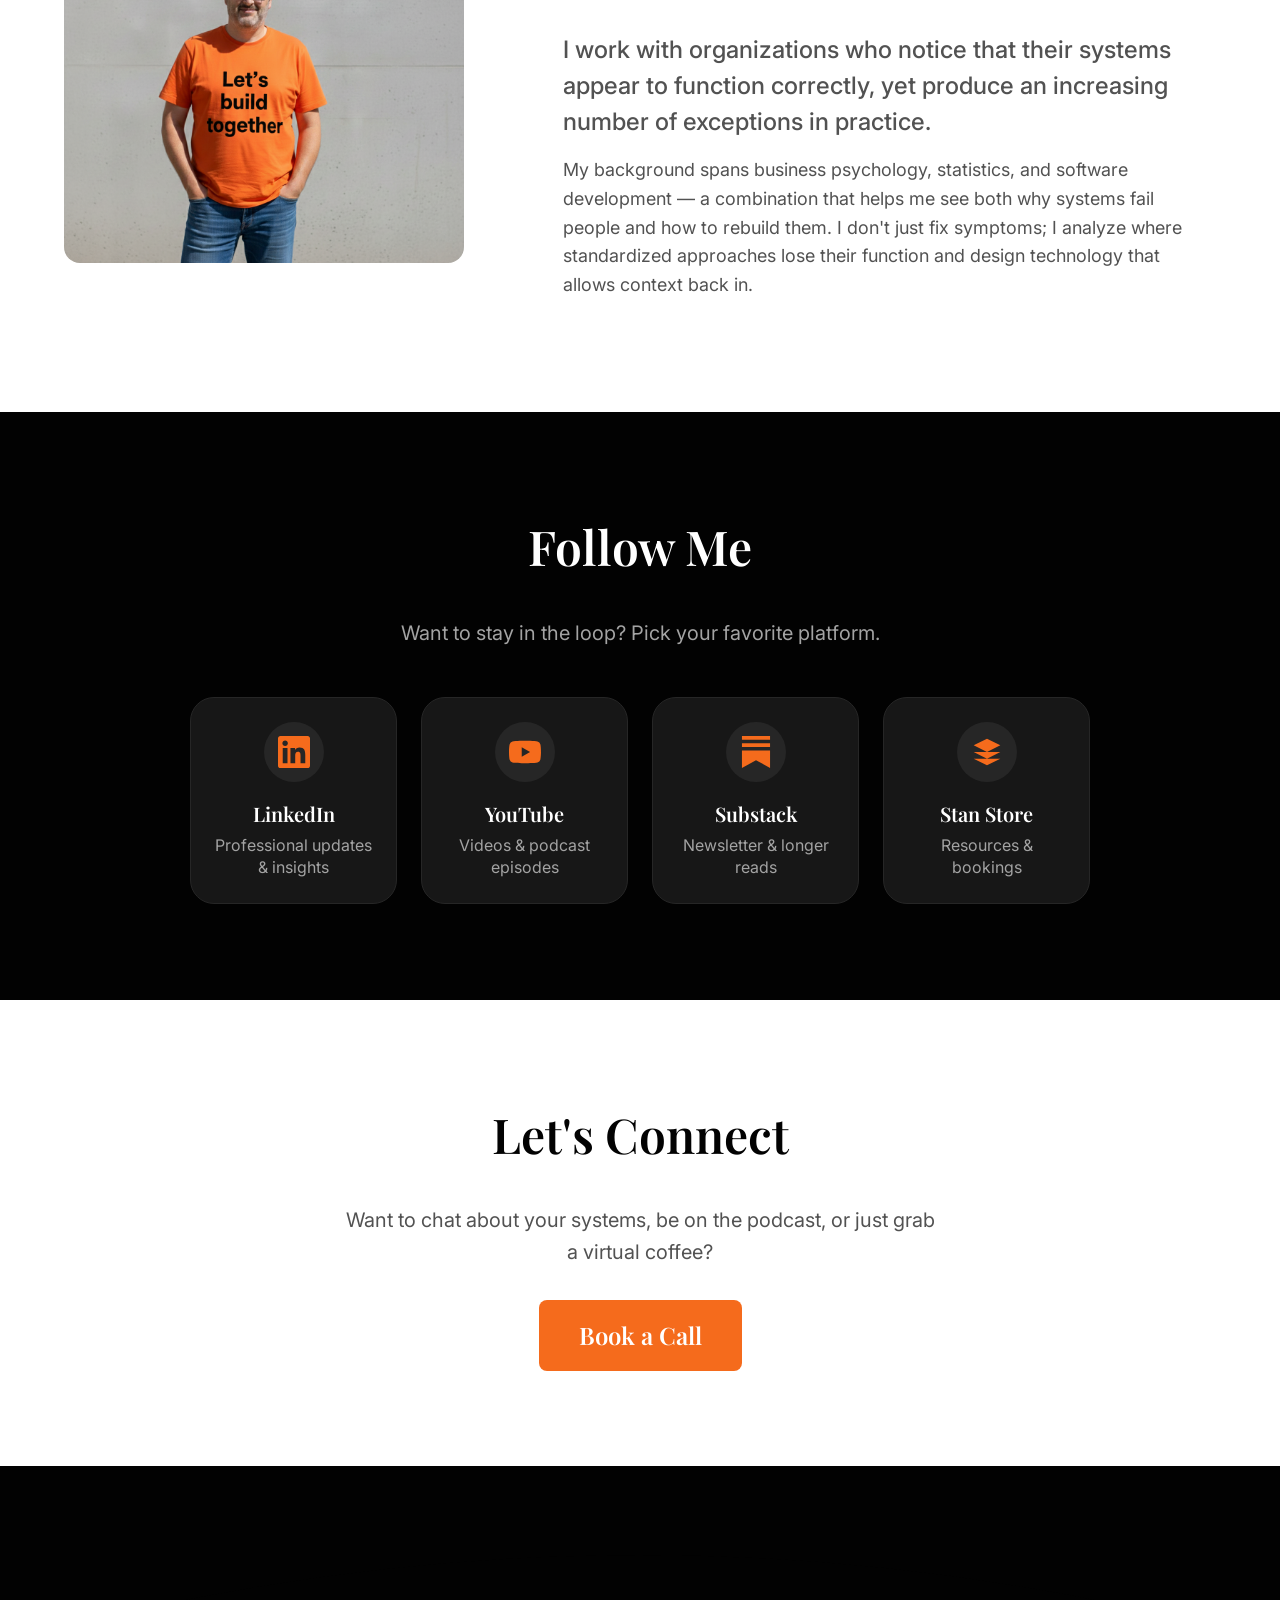
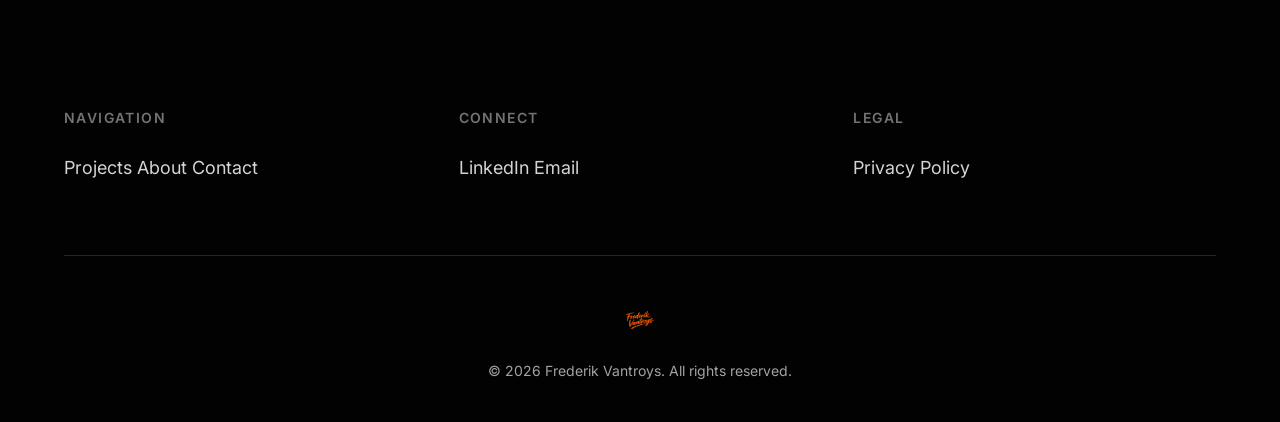
==== commit a80adb05: "Add favicon generated from FV orange logo - Create favicon.ico (16x16, 32x32, 48x48) - Create favico" ====
--- a/index.html
+++ b/index.html
@@ -5,6 +5,10 @@
     <meta name="viewport" content="width=device-width, initial-scale=1.0">
     <title>Frederik Vantroys — Agicon</title>
     <meta name="description" content="Frederik Vantroys helps companies and non-profits fix poorly functioning systems and workflows, so they're actually used and lead to measurably better outcomes.">
+    <link rel="icon" type="image/x-icon" href="/favicon.ico">
+    <link rel="icon" type="image/png" sizes="32x32" href="/favicon-32x32.png">
+    <link rel="icon" type="image/png" sizes="16x16" href="/favicon-16x16.png">
+    <link rel="apple-touch-icon" sizes="180x180" href="/apple-touch-icon.png">
     <link rel="stylesheet" href="styles.css">
     <link rel="preconnect" href="https://fonts.googleapis.com">
     <link rel="preconnect" href="https://fonts.gstatic.com" crossorigin>
@@ -25,6 +29,7 @@
                 <a href="#work">Projects</a>
                 <a href="#about">About</a>
                 <a href="#connect" class="nav-cta">Follow Me</a>
+                <a href="/nl/" class="nav-lang" aria-label="Nederlands">NL</a>
             </div>
         </nav>
     </header>
@@ -35,6 +40,7 @@
             <a href="#work" class="menu-link">Projects</a>
             <a href="#about" class="menu-link">About</a>
             <a href="#connect" class="menu-link menu-cta">Follow Me</a>
+            <a href="/nl/" class="menu-link menu-lang" aria-label="Nederlands">NL</a>
         </nav>
     </div>
 
--- a/styles.css
+++ b/styles.css
@@ -340,6 +340,23 @@
         transform: scaleX(1);
         transform-origin: left;
     }
+
+    .nav-lang {
+        margin-left: var(--space-4);
+        padding-left: var(--space-4);
+        border-left: 1px solid rgba(255, 255, 255, 0.3);
+        font-size: var(--text-xs);
+        letter-spacing: 0.1em;
+        opacity: 0.8;
+    }
+
+    .nav-lang:hover {
+        opacity: 1;
+    }
+
+    .nav-lang::after {
+        display: none;
+    }
 }
 
 /* ==========================================================================
@@ -389,9 +406,24 @@
 .menu-link:nth-child(2) { transition-delay: 0.15s; }
 .menu-link:nth-child(3) { transition-delay: 0.2s; }
 .menu-link:nth-child(4) { transition-delay: 0.25s; }
+.menu-link:nth-child(5) { transition-delay: 0.3s; }
 
 .menu-link:hover {
     color: var(--color-primary);
+}
+
+.menu-lang {
+    font-family: var(--font-base);
+    font-size: var(--text-lg);
+    margin-top: var(--space-8);
+    padding-top: var(--space-8);
+    border-top: 1px solid rgba(255, 255, 255, 0.2);
+    letter-spacing: 0.1em;
+    opacity: 0.7;
+}
+
+.menu-lang:hover {
+    opacity: 1;
 }
 
 /* ==========================================================================
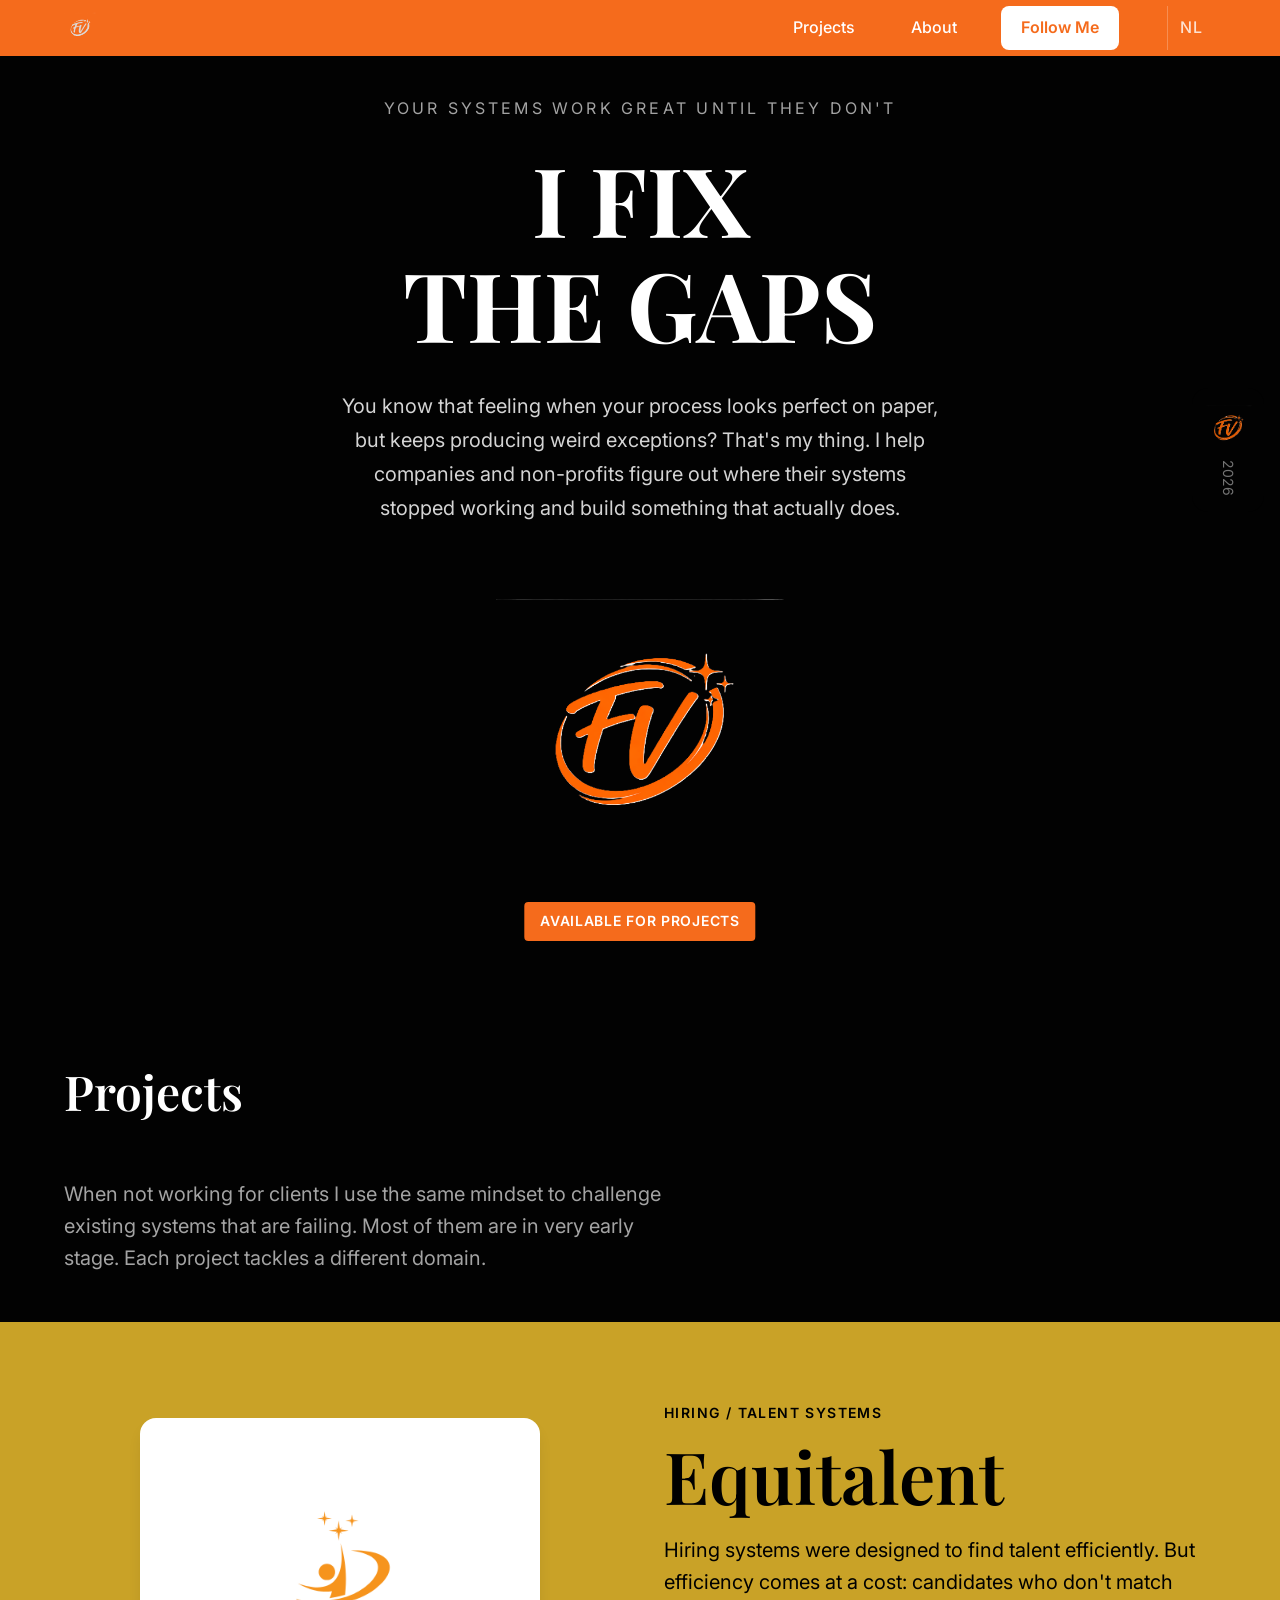
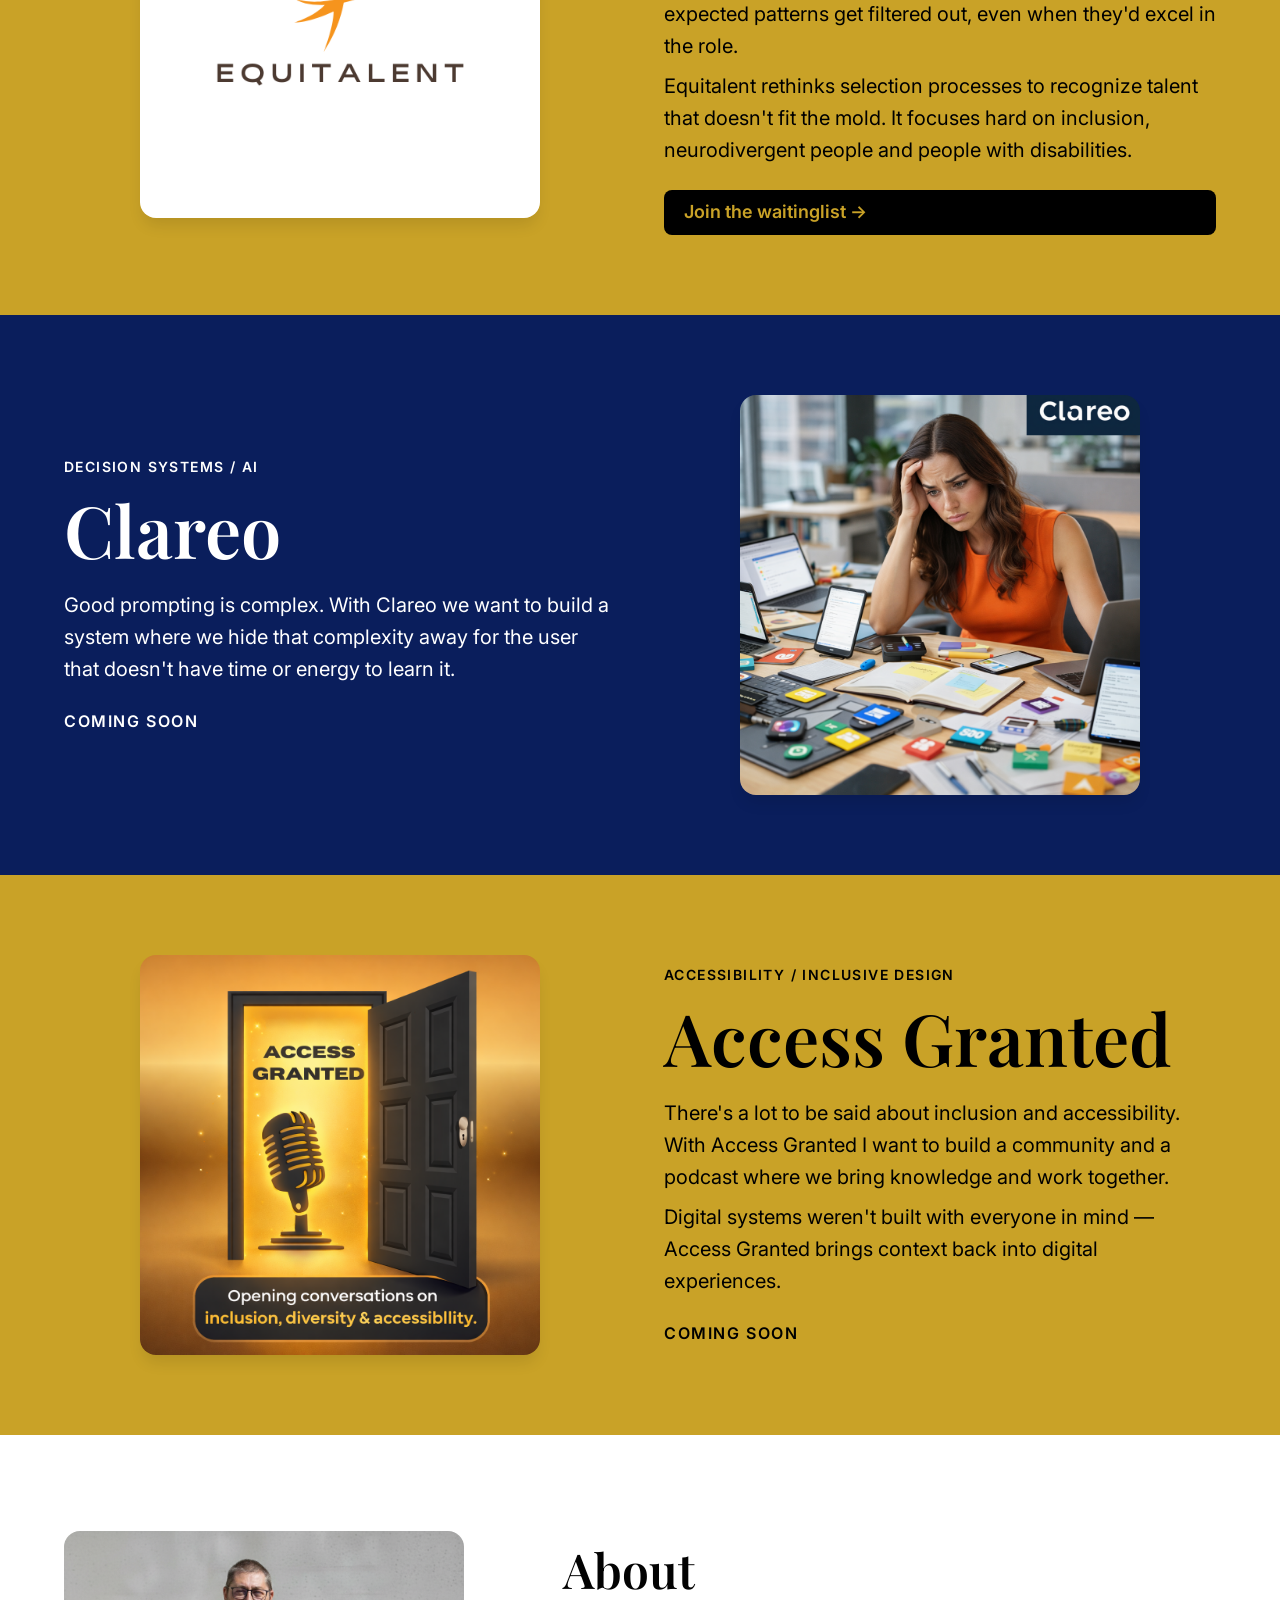
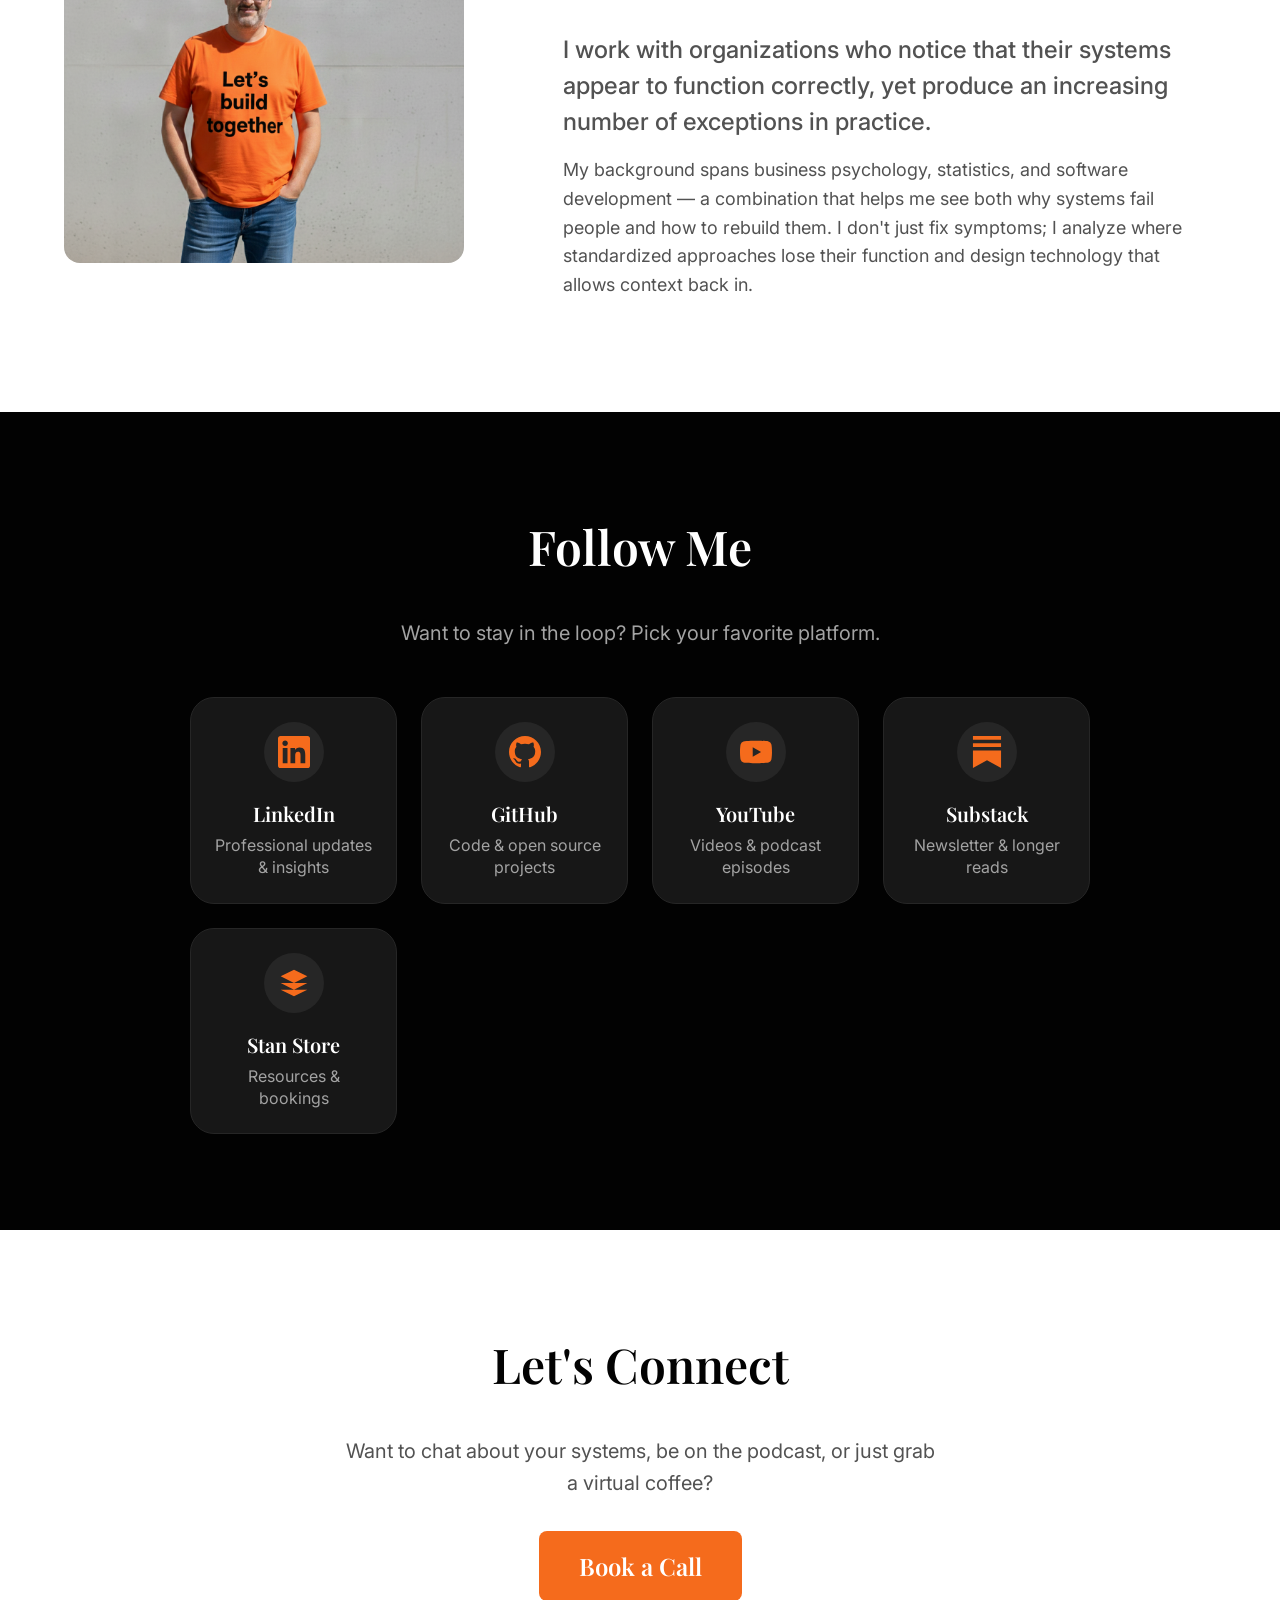
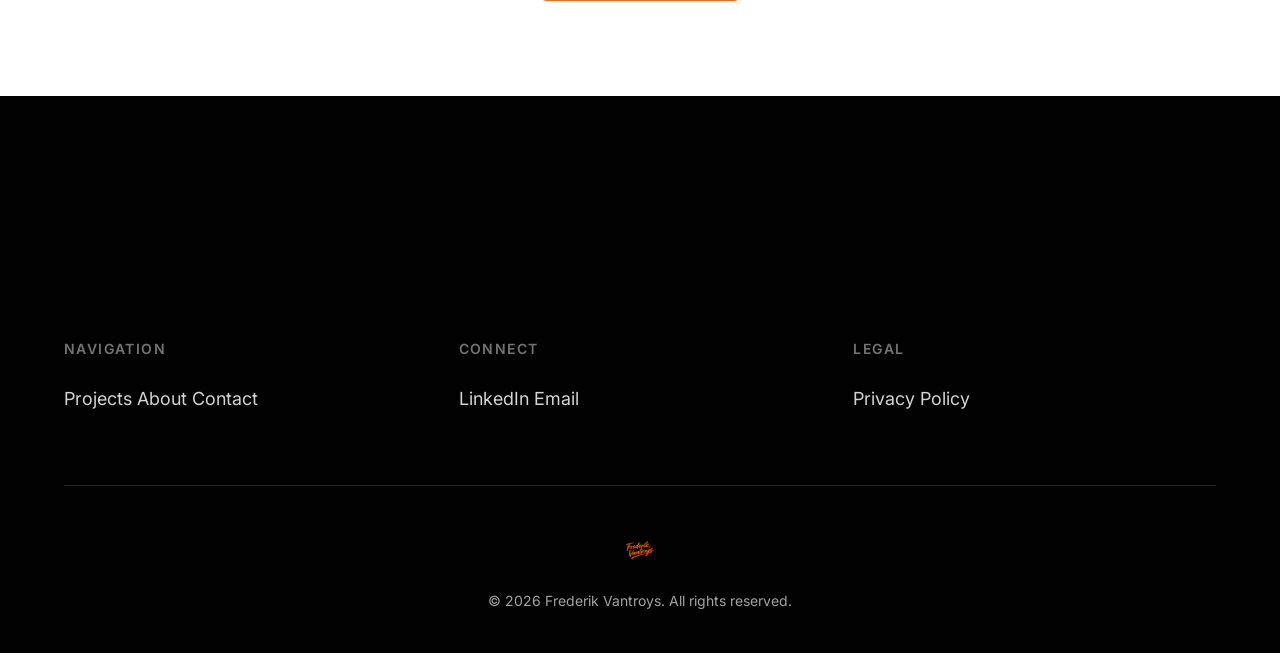
==== commit 70c35005: "Add GitHub to Follow Me section Co-Authored-By: Claude Opus 4.5 <noreply@anthropic.com>" ====
--- a/index.html
+++ b/index.html
@@ -29,7 +29,7 @@
                 <a href="#work">Projects</a>
                 <a href="#about">About</a>
                 <a href="#connect" class="nav-cta">Follow Me</a>
-                <a href="/nl/" class="nav-lang" aria-label="Nederlands">NL</a>
+                <a href="/nl/index.html" class="nav-lang" aria-label="Nederlands">NL</a>
             </div>
         </nav>
     </header>
@@ -161,6 +161,17 @@
                     <span class="sr-only">(opens in new tab)</span>
                 </a>
 
+                <a href="https://github.com/Agicon-Frederik" target="_blank" rel="noopener" class="follow-card">
+                    <div class="follow-icon">
+                        <svg aria-hidden="true" viewBox="0 0 24 24" fill="currentColor" width="32" height="32">
+                            <path d="M12 0c-6.626 0-12 5.373-12 12 0 5.302 3.438 9.8 8.207 11.387.599.111.793-.261.793-.577v-2.234c-3.338.726-4.033-1.416-4.033-1.416-.546-1.387-1.333-1.756-1.333-1.756-1.089-.745.083-.729.083-.729 1.205.084 1.839 1.237 1.839 1.237 1.07 1.834 2.807 1.304 3.492.997.107-.775.418-1.305.762-1.604-2.665-.305-5.467-1.334-5.467-5.931 0-1.311.469-2.381 1.236-3.221-.124-.303-.535-1.524.117-3.176 0 0 1.008-.322 3.301 1.23.957-.266 1.983-.399 3.003-.404 1.02.005 2.047.138 3.006.404 2.291-1.552 3.297-1.23 3.297-1.23.653 1.653.242 2.874.118 3.176.77.84 1.235 1.911 1.235 3.221 0 4.609-2.807 5.624-5.479 5.921.43.372.823 1.102.823 2.222v3.293c0 .319.192.694.801.576 4.765-1.589 8.199-6.086 8.199-11.386 0-6.627-5.373-12-12-12z"/>
+                        </svg>
+                    </div>
+                    <h3 class="follow-card-title">GitHub</h3>
+                    <p class="follow-card-desc">Code & open source projects</p>
+                    <span class="sr-only">(opens in new tab)</span>
+                </a>
+
                 <a href="https://www.youtube.com/@agicon" target="_blank" rel="noopener" class="follow-card">
                     <div class="follow-icon">
                         <svg aria-hidden="true" viewBox="0 0 24 24" fill="currentColor" width="32" height="32">
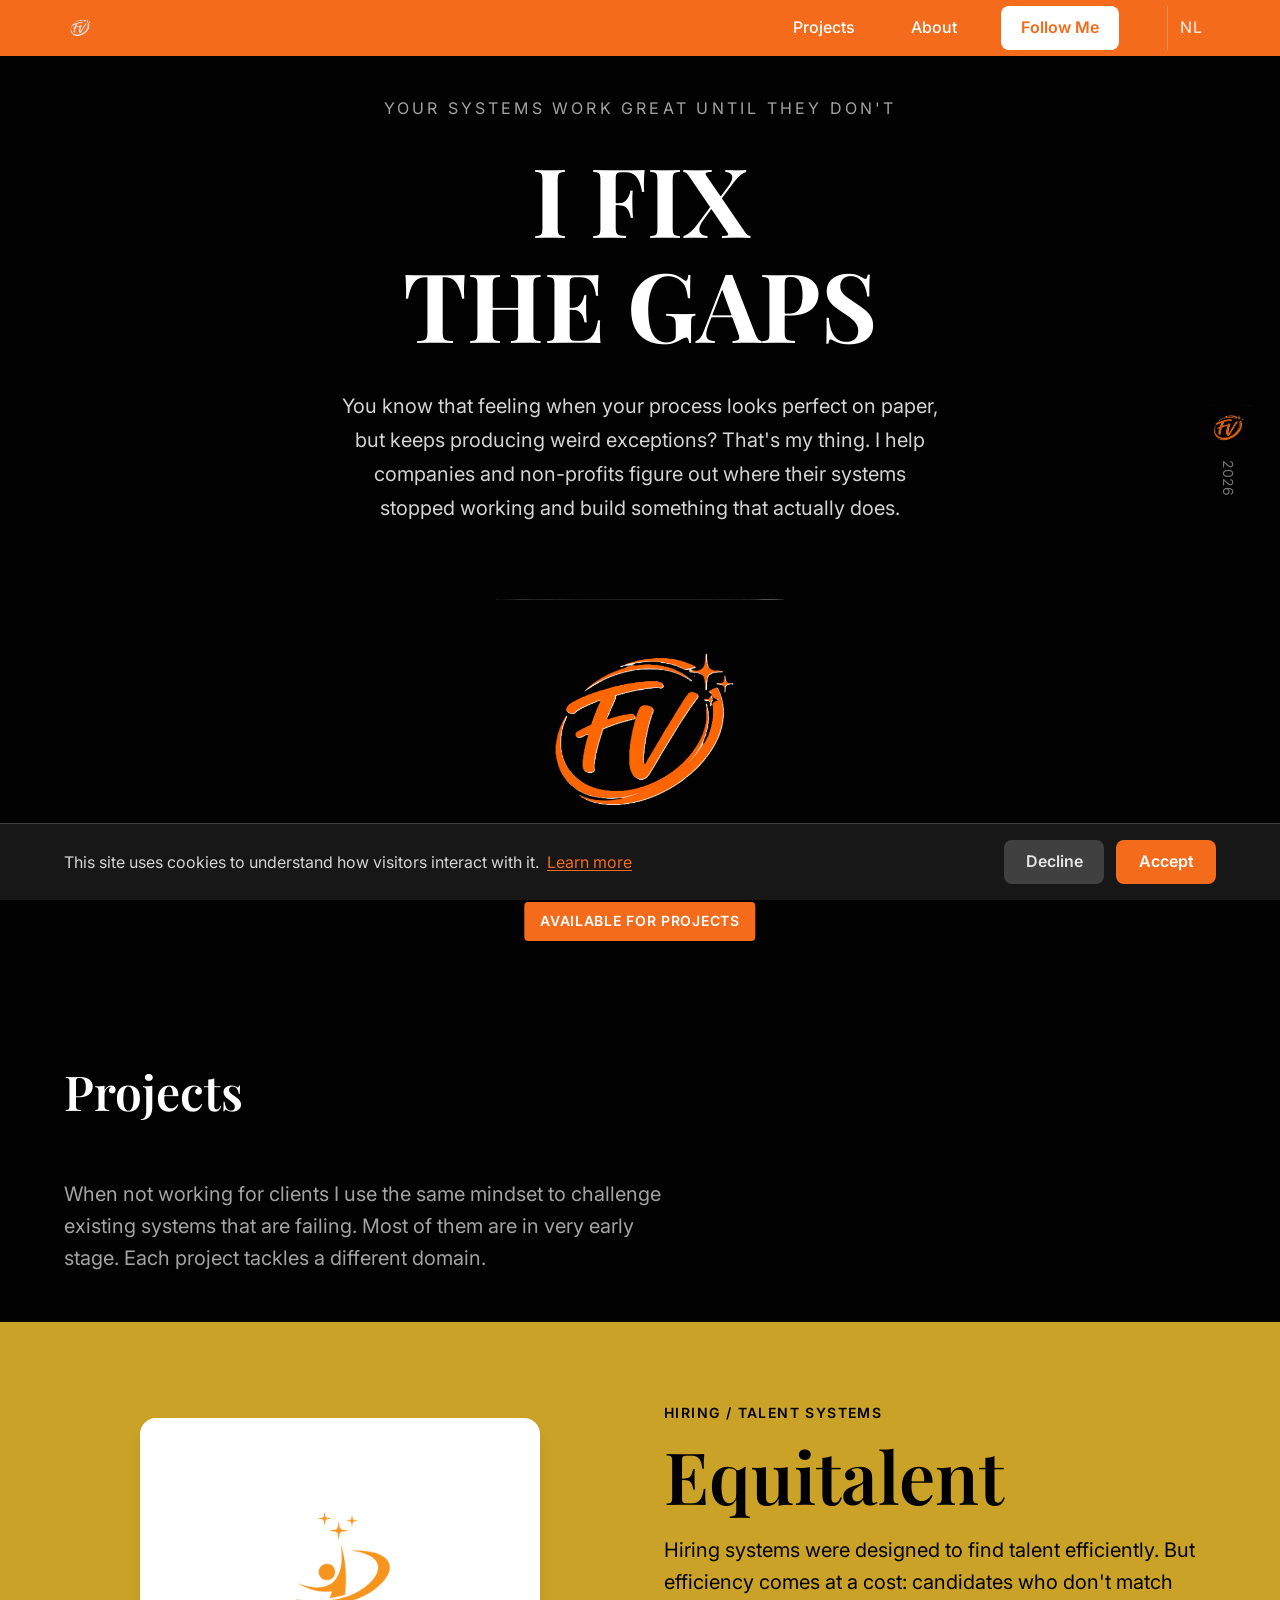
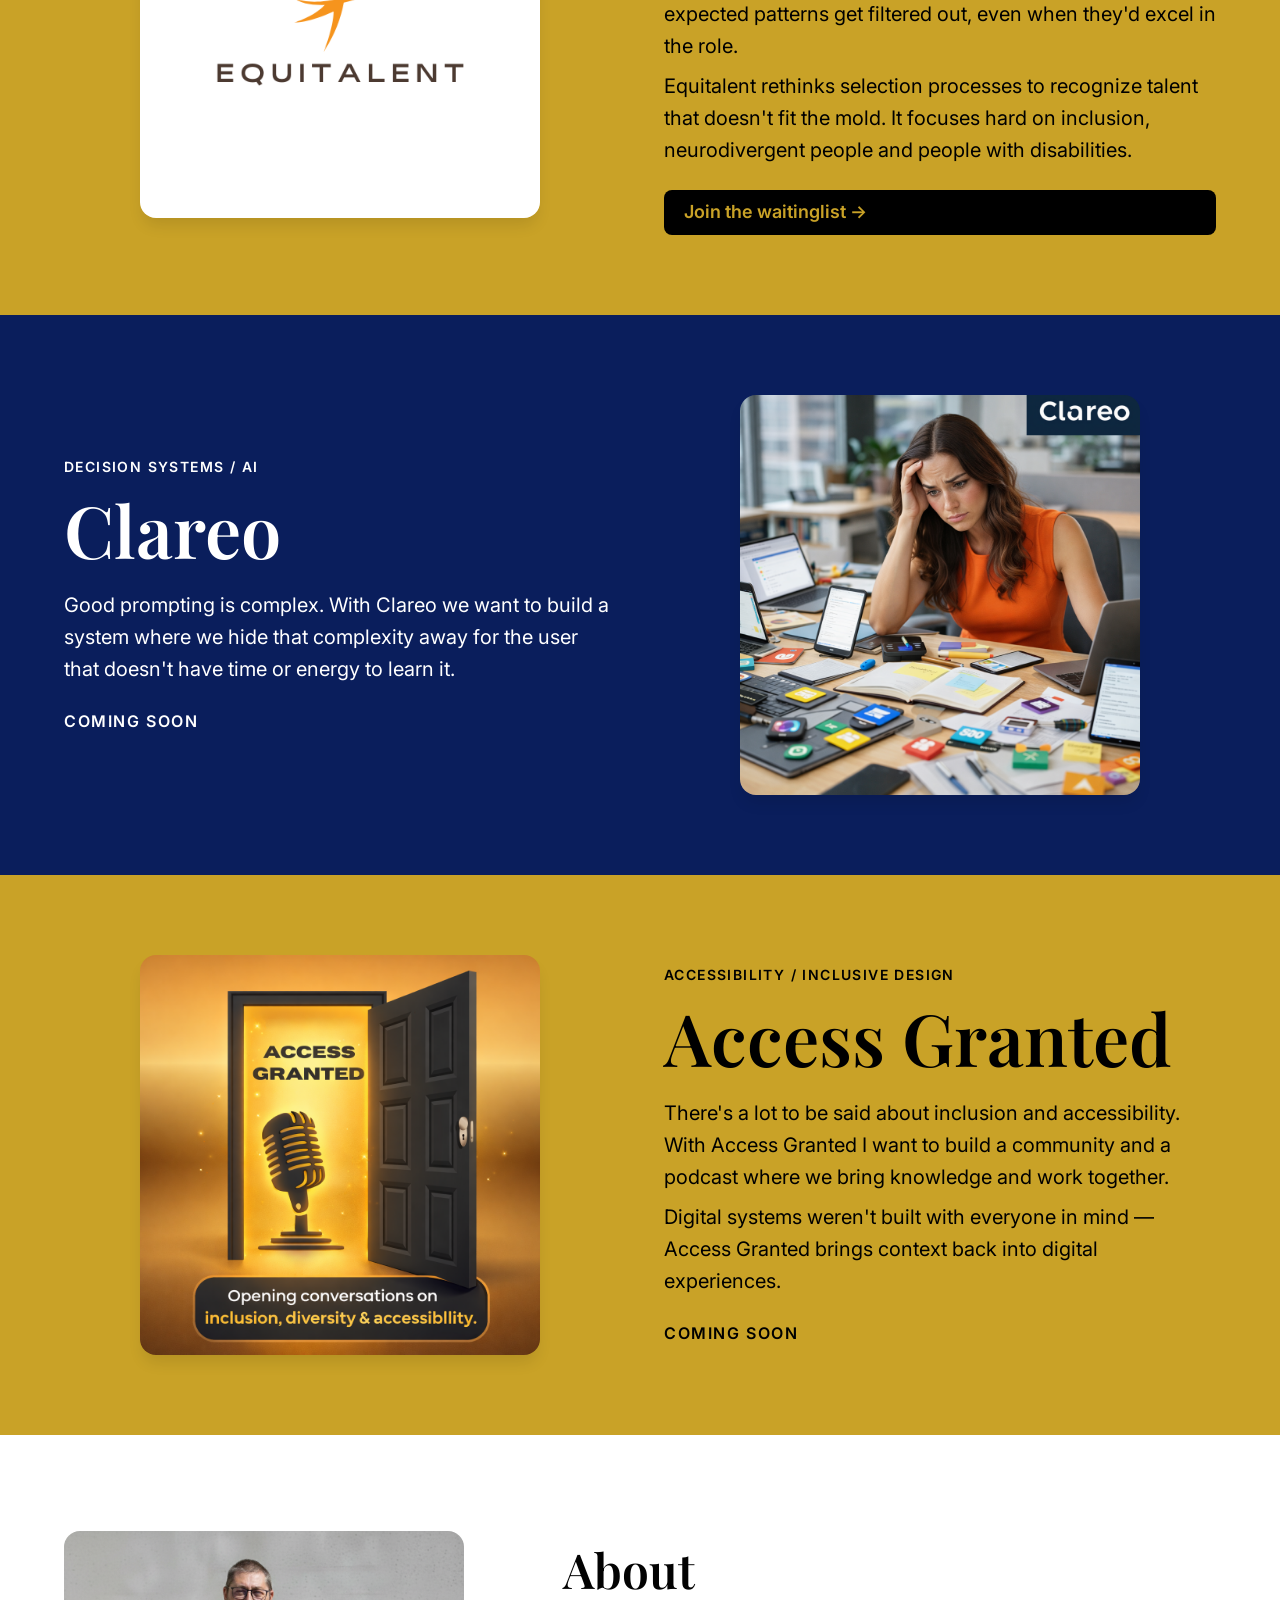
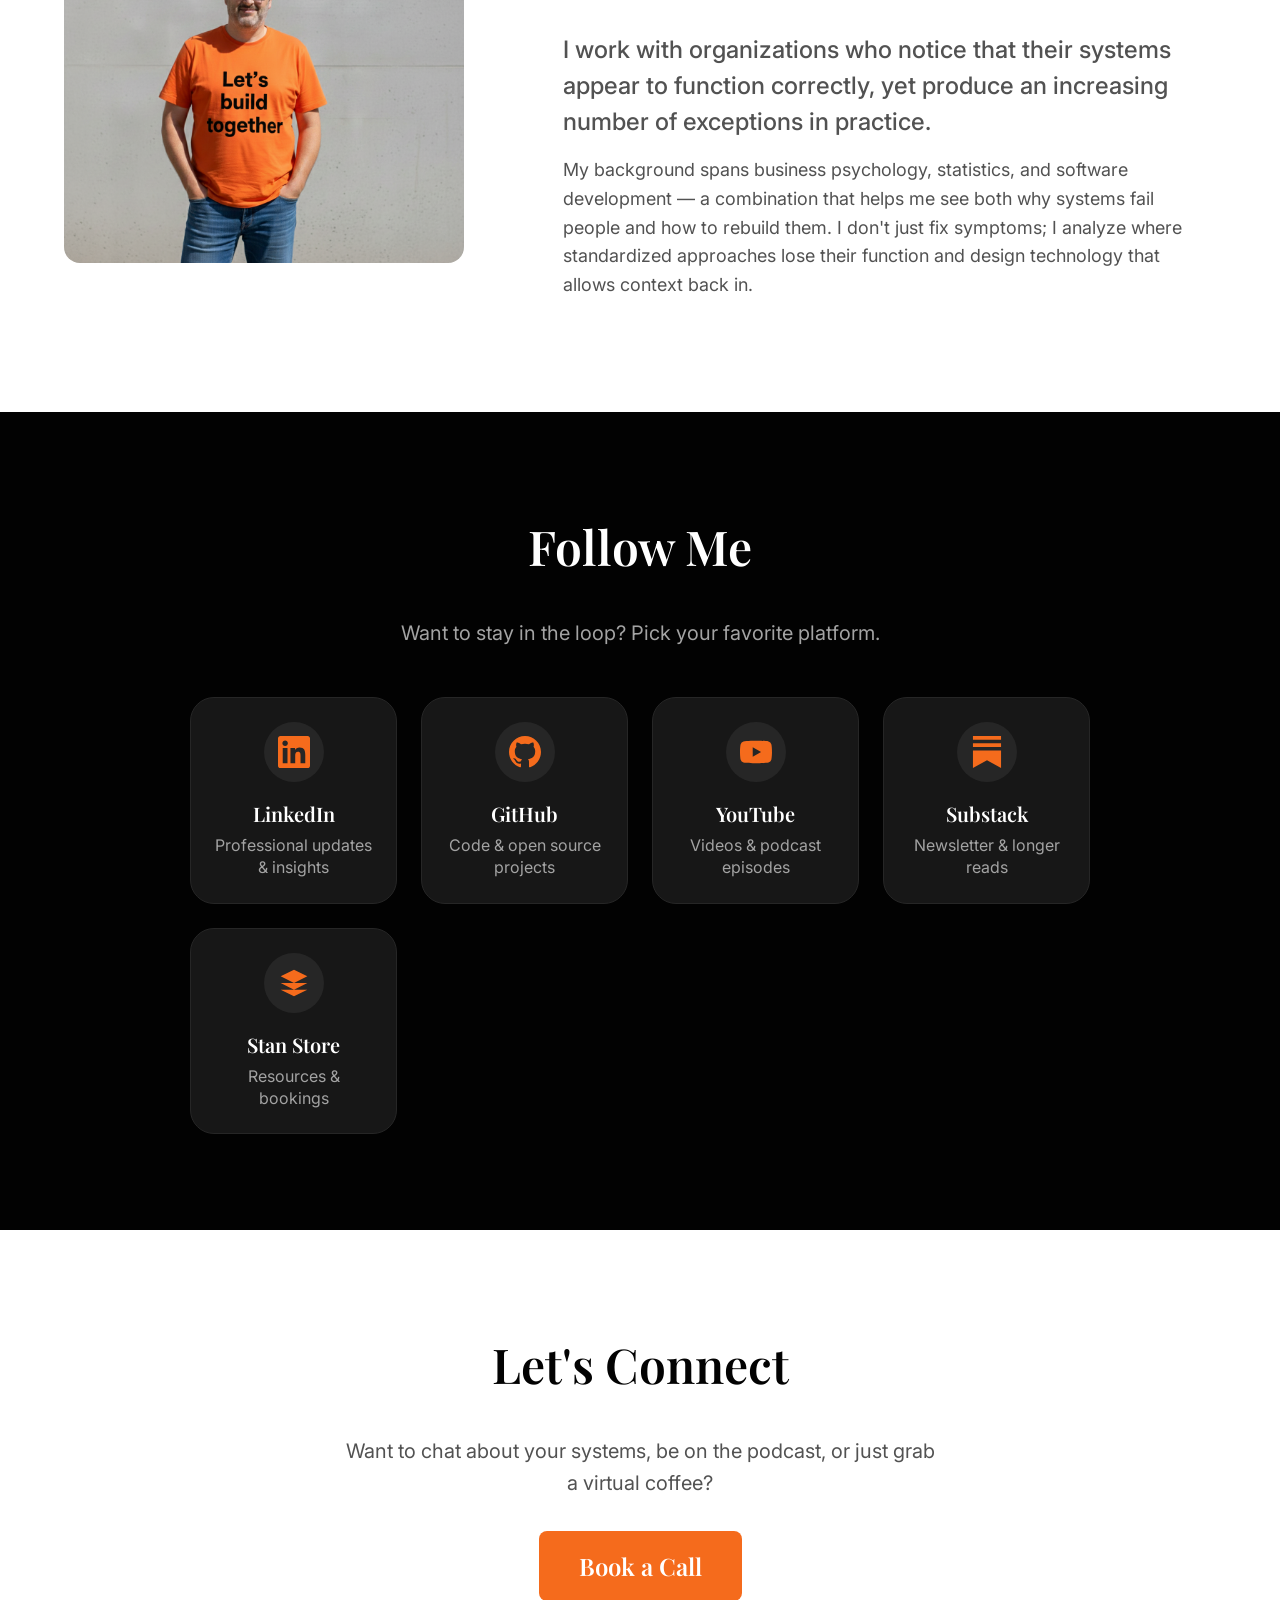
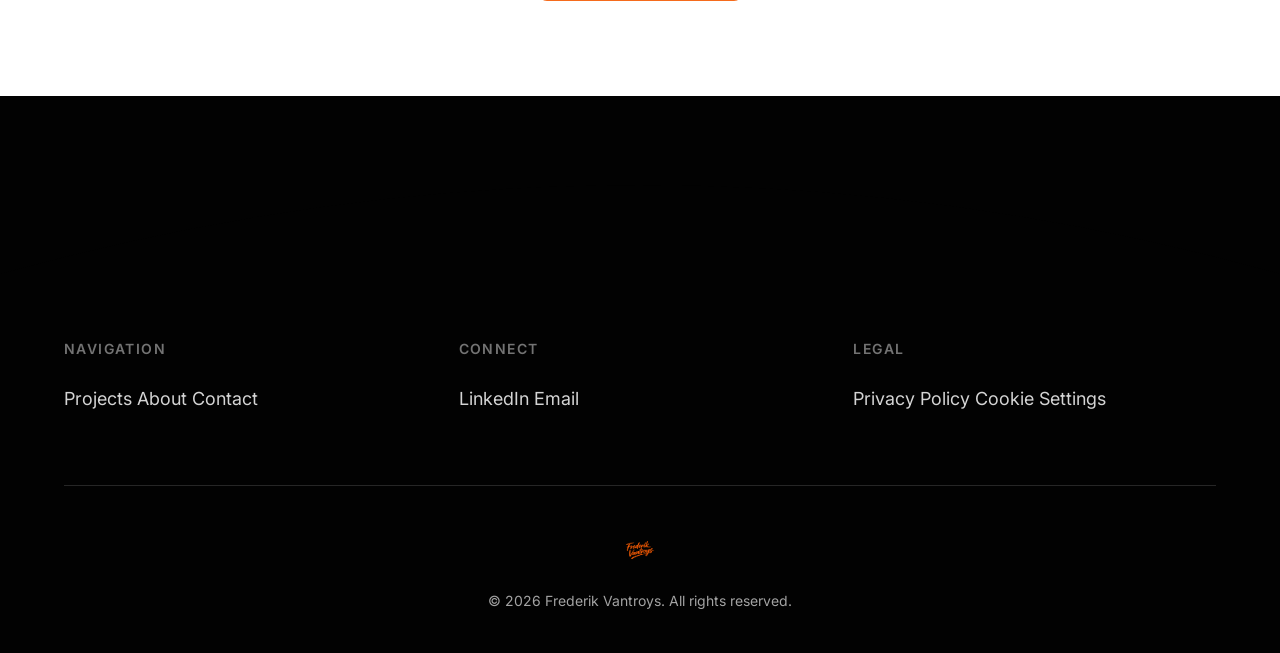
==== commit 99feb37f: "Add GA4 analytics with GDPR-compliant cookie consent - Add CookieConsent module with bilingual (EN/N" ====
--- a/index.html
+++ b/index.html
@@ -246,6 +246,7 @@
                     <div class="footer-column">
                         <h3 class="footer-heading">Legal</h3>
                         <a href="/privacy.html">Privacy Policy</a>
+                        <a href="#" class="cookie-settings-link">Cookie Settings</a>
                     </div>
                 </div>
                 <div class="footer-bottom">
--- a/styles.css
+++ b/styles.css
@@ -1391,3 +1391,114 @@
         transform: none;
     }
 }
+
+/* ==========================================================================
+   Cookie Consent Banner
+   ========================================================================== */
+.cookie-banner {
+    position: fixed;
+    bottom: 0;
+    left: 0;
+    right: 0;
+    z-index: var(--z-modal);
+    background: var(--color-gray-900);
+    border-top: 1px solid var(--color-gray-700);
+    padding: var(--space-4) var(--container-padding);
+    transform: translateY(100%);
+    opacity: 0;
+    transition: transform var(--transition-base), opacity var(--transition-base);
+}
+
+.cookie-banner.visible {
+    transform: translateY(0);
+    opacity: 1;
+}
+
+.cookie-banner-content {
+    max-width: var(--container-max);
+    margin: 0 auto;
+    display: flex;
+    flex-direction: column;
+    gap: var(--space-4);
+    align-items: center;
+    text-align: center;
+}
+
+@media (min-width: 768px) {
+    .cookie-banner-content {
+        flex-direction: row;
+        justify-content: space-between;
+        text-align: left;
+    }
+}
+
+.cookie-banner-text {
+    color: var(--color-gray-300);
+    font-size: var(--text-sm);
+    line-height: 1.5;
+    margin: 0;
+}
+
+.cookie-banner-link {
+    color: var(--color-primary);
+    text-decoration: underline;
+    text-underline-offset: 2px;
+    margin-left: var(--space-1);
+}
+
+.cookie-banner-link:hover {
+    color: var(--color-white);
+}
+
+.cookie-banner-actions {
+    display: flex;
+    gap: var(--space-3);
+    flex-shrink: 0;
+}
+
+.cookie-btn {
+    padding: var(--space-2) var(--space-5);
+    font-size: var(--text-sm);
+    font-weight: 600;
+    border-radius: var(--radius-md);
+    min-height: 44px;
+    min-width: 100px;
+    transition: background var(--transition-fast), transform var(--transition-fast);
+}
+
+.cookie-btn-accept {
+    background: var(--color-primary);
+    color: var(--color-white);
+}
+
+.cookie-btn-accept:hover {
+    background: #e55f15;
+    transform: translateY(-1px);
+}
+
+.cookie-btn-decline {
+    background: var(--color-gray-700);
+    color: var(--color-gray-200);
+}
+
+.cookie-btn-decline:hover {
+    background: var(--color-gray-600);
+    transform: translateY(-1px);
+}
+
+.cookie-btn:focus-visible {
+    outline: 3px solid var(--color-primary);
+    outline-offset: 2px;
+}
+
+/* Reduced motion - no slide animation */
+@media (prefers-reduced-motion: reduce) {
+    .cookie-banner {
+        transform: translateY(0);
+        opacity: 0;
+    }
+
+    .cookie-banner.visible {
+        opacity: 1;
+    }
+}
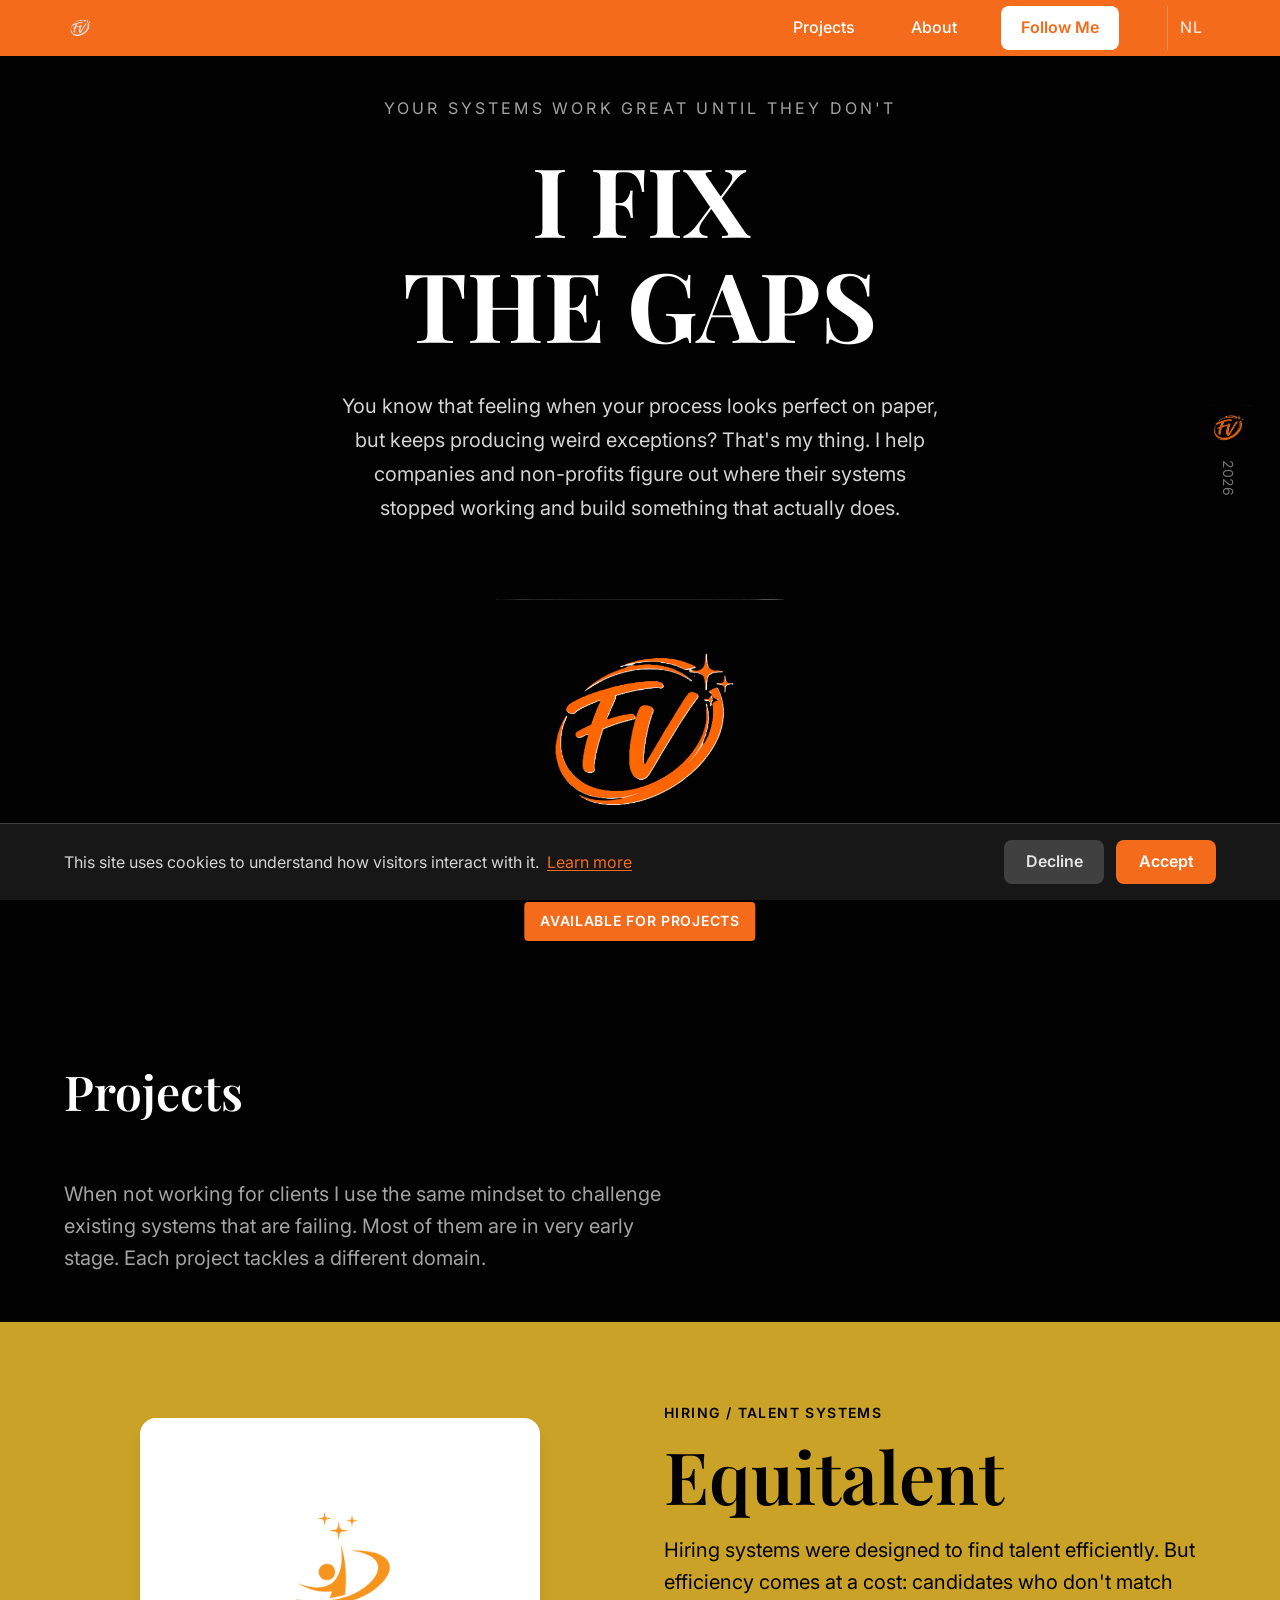
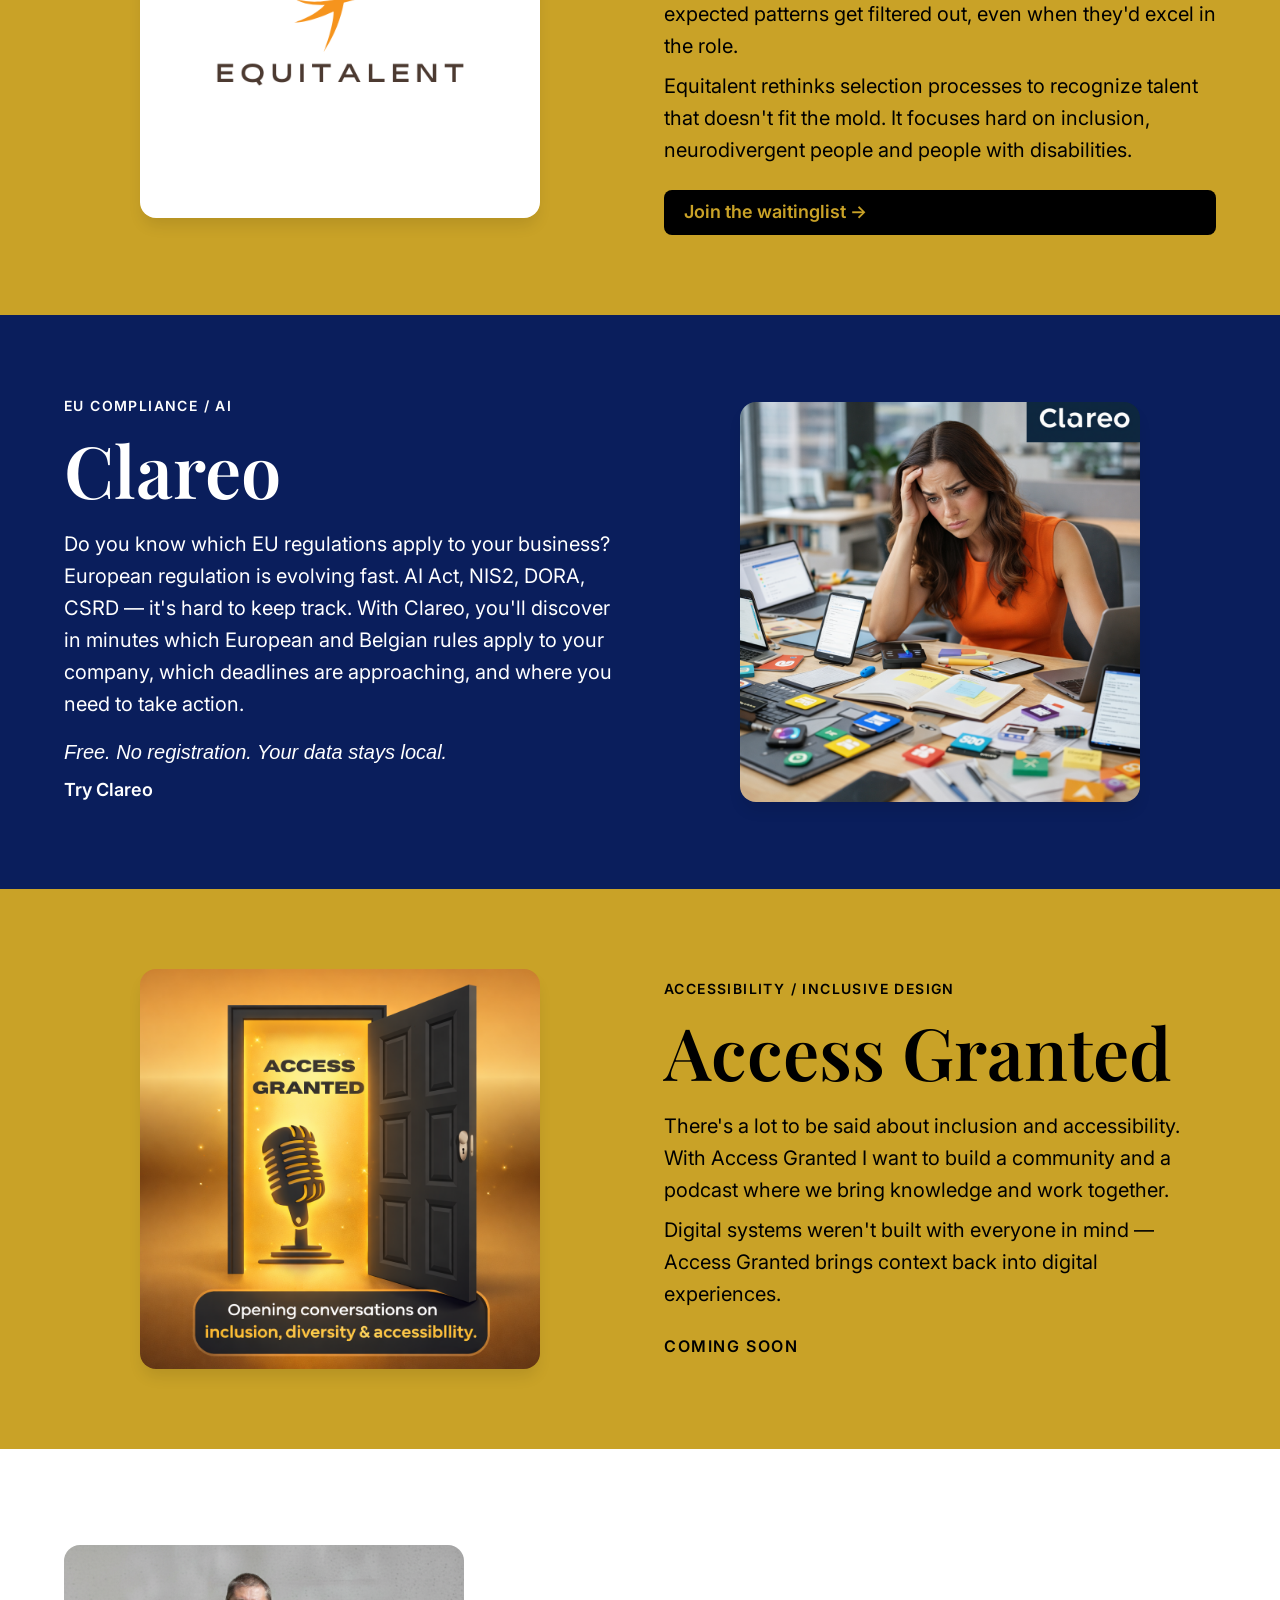
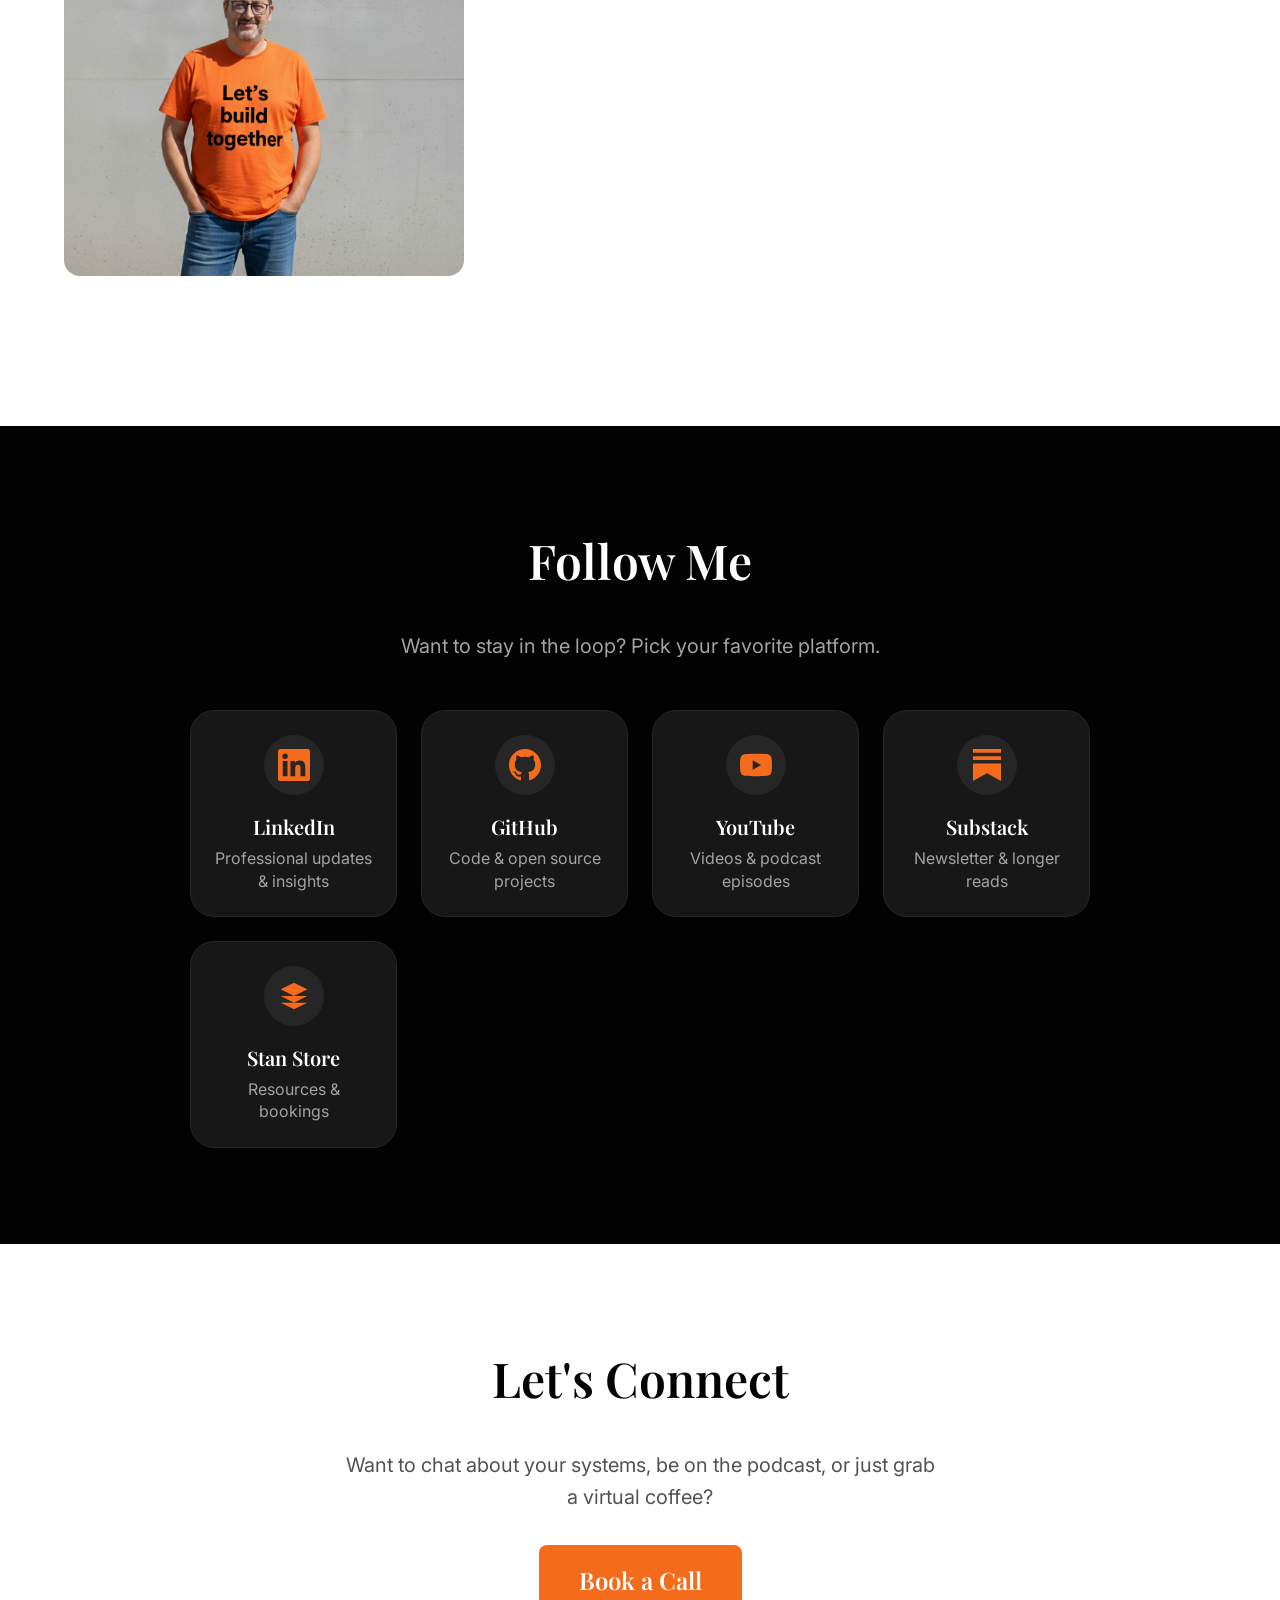
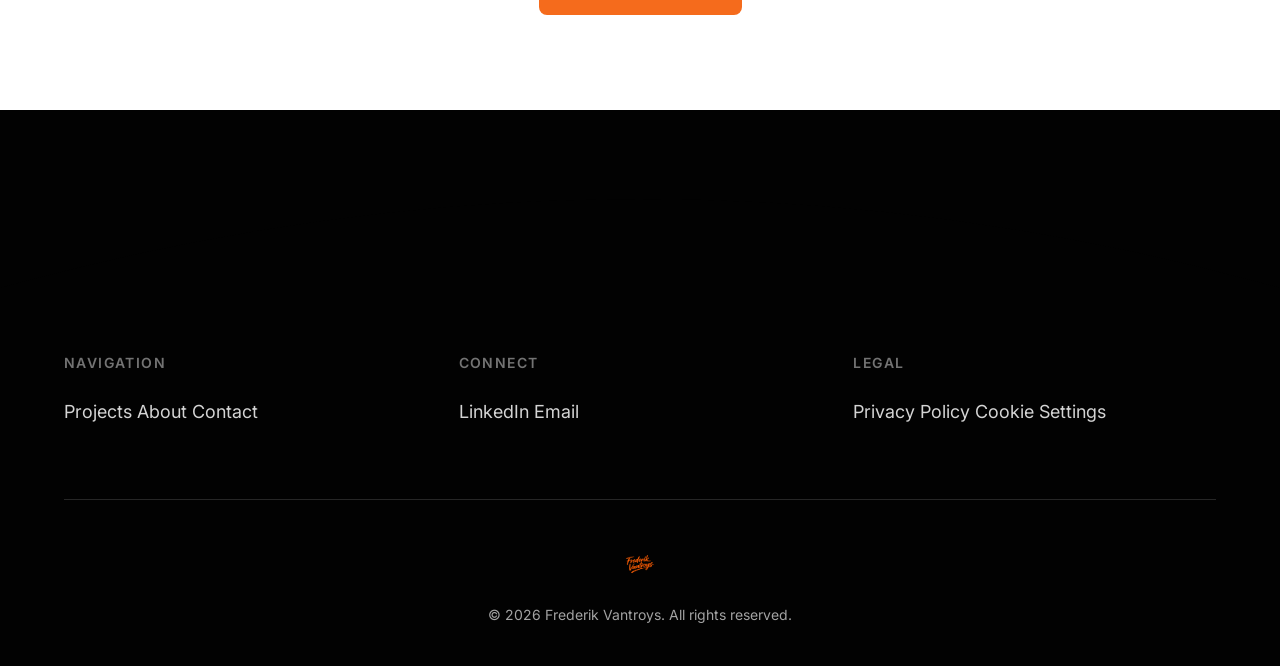
==== commit abb26d1c: "Update Clareo section with EU compliance checker description and link Co-Authored-By: Claude Opus 4." ====
--- a/index.html
+++ b/index.html
@@ -94,13 +94,14 @@
             <div class="container">
                 <div class="project-grid">
                     <div class="project-image-wrap">
-                        <img src="clareo_image.png" alt="Woman at desk looking overwhelmed by multiple apps and devices, representing the decision fatigue Clareo addresses" class="project-image">
+                        <img src="clareo_image.png" alt="Clareo EU compliance checker — discover which European regulations apply to your business" class="project-image">
                     </div>
                     <div class="project-content">
-                        <span class="project-category">Decision Systems / AI</span>
+                        <span class="project-category">EU Compliance / AI</span>
                         <h3 class="project-title">Clareo</h3>
-                        <p class="project-description">Good prompting is complex. With Clareo we want to build a system where we hide that complexity away for the user that doesn't have time or energy to learn it.</p>
-                        <span class="project-status">Coming soon</span>
+                        <p class="project-description">Do you know which EU regulations apply to your business? European regulation is evolving fast. AI Act, NIS2, DORA, CSRD — it's hard to keep track. With Clareo, you'll discover in minutes which European and Belgian rules apply to your company, which deadlines are approaching, and where you need to take action.</p>
+                        <p class="project-description" style="margin-top: 0.5rem; font-style: italic;">Free. No registration. Your data stays local.</p>
+                        <a href="https://www.clareo.online" target="_blank" rel="noopener noreferrer" class="project-link">Try Clareo</a>
                     </div>
                 </div>
             </div>
